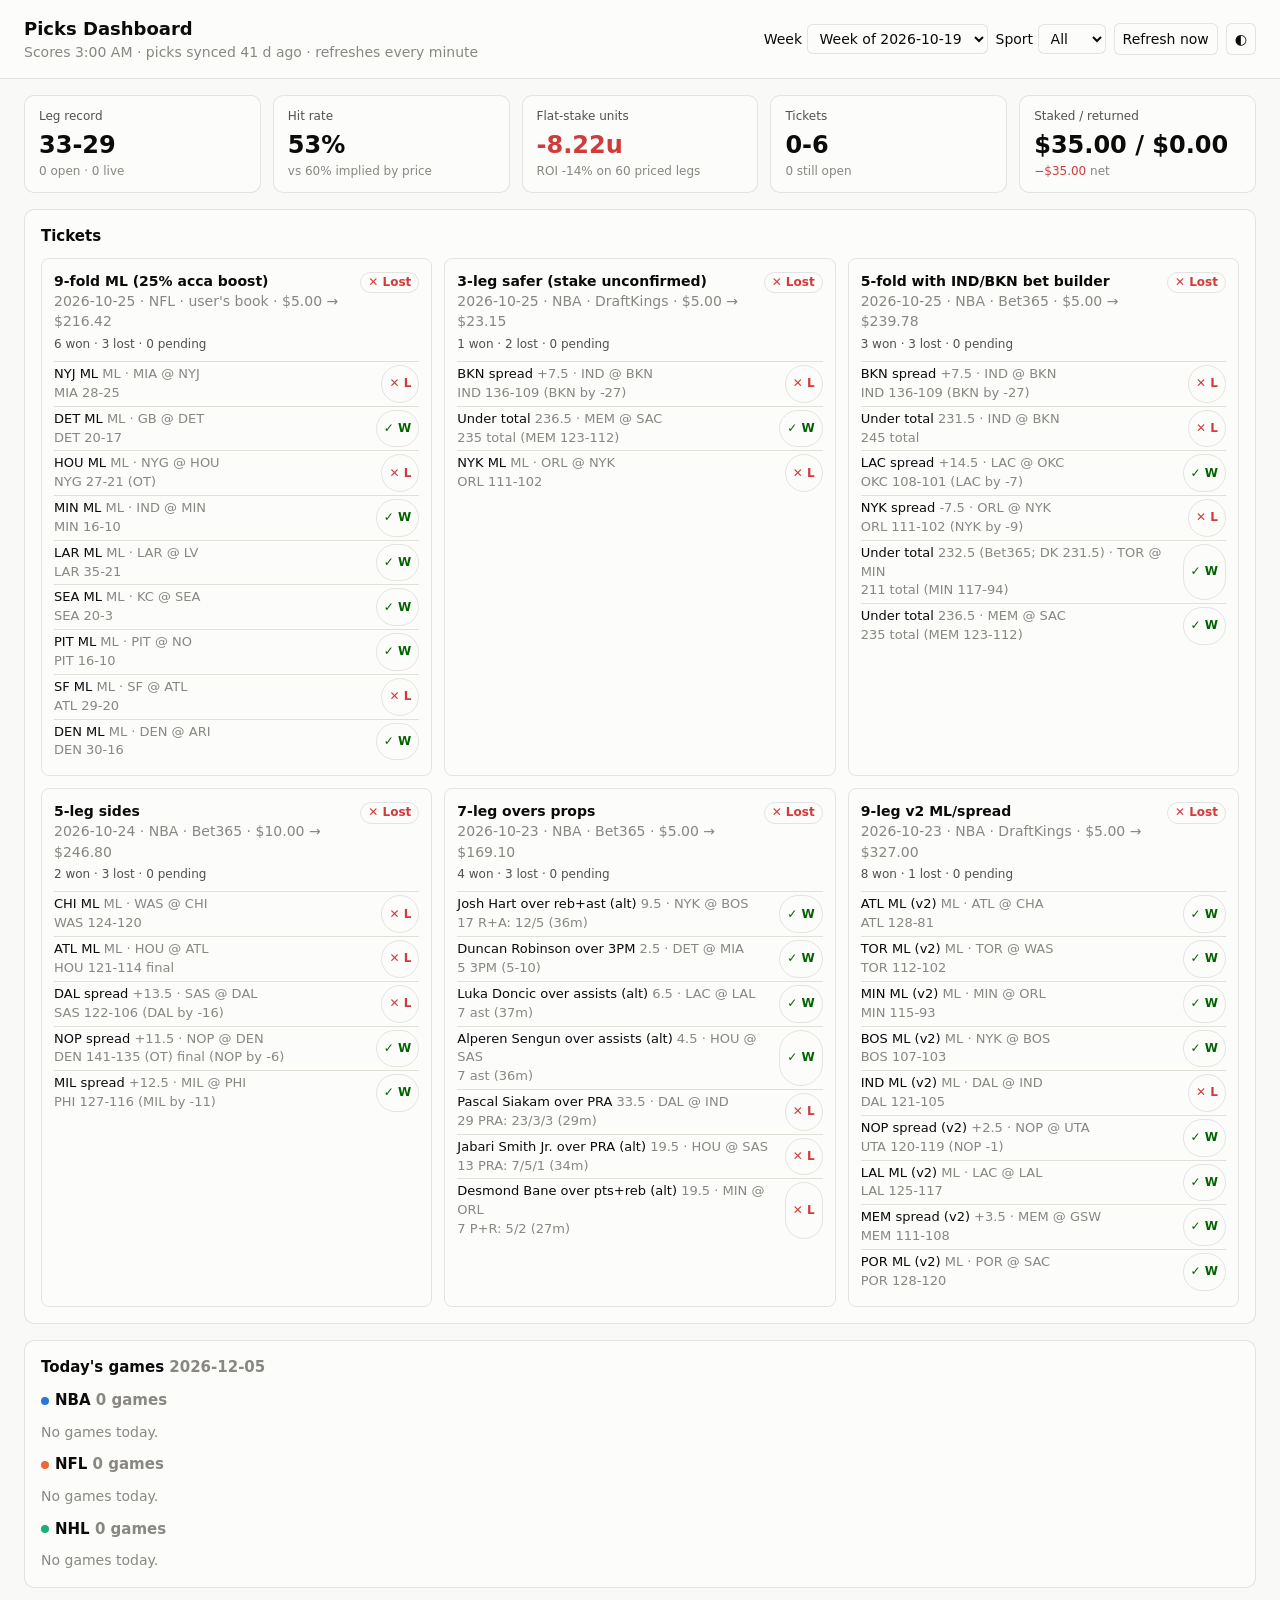
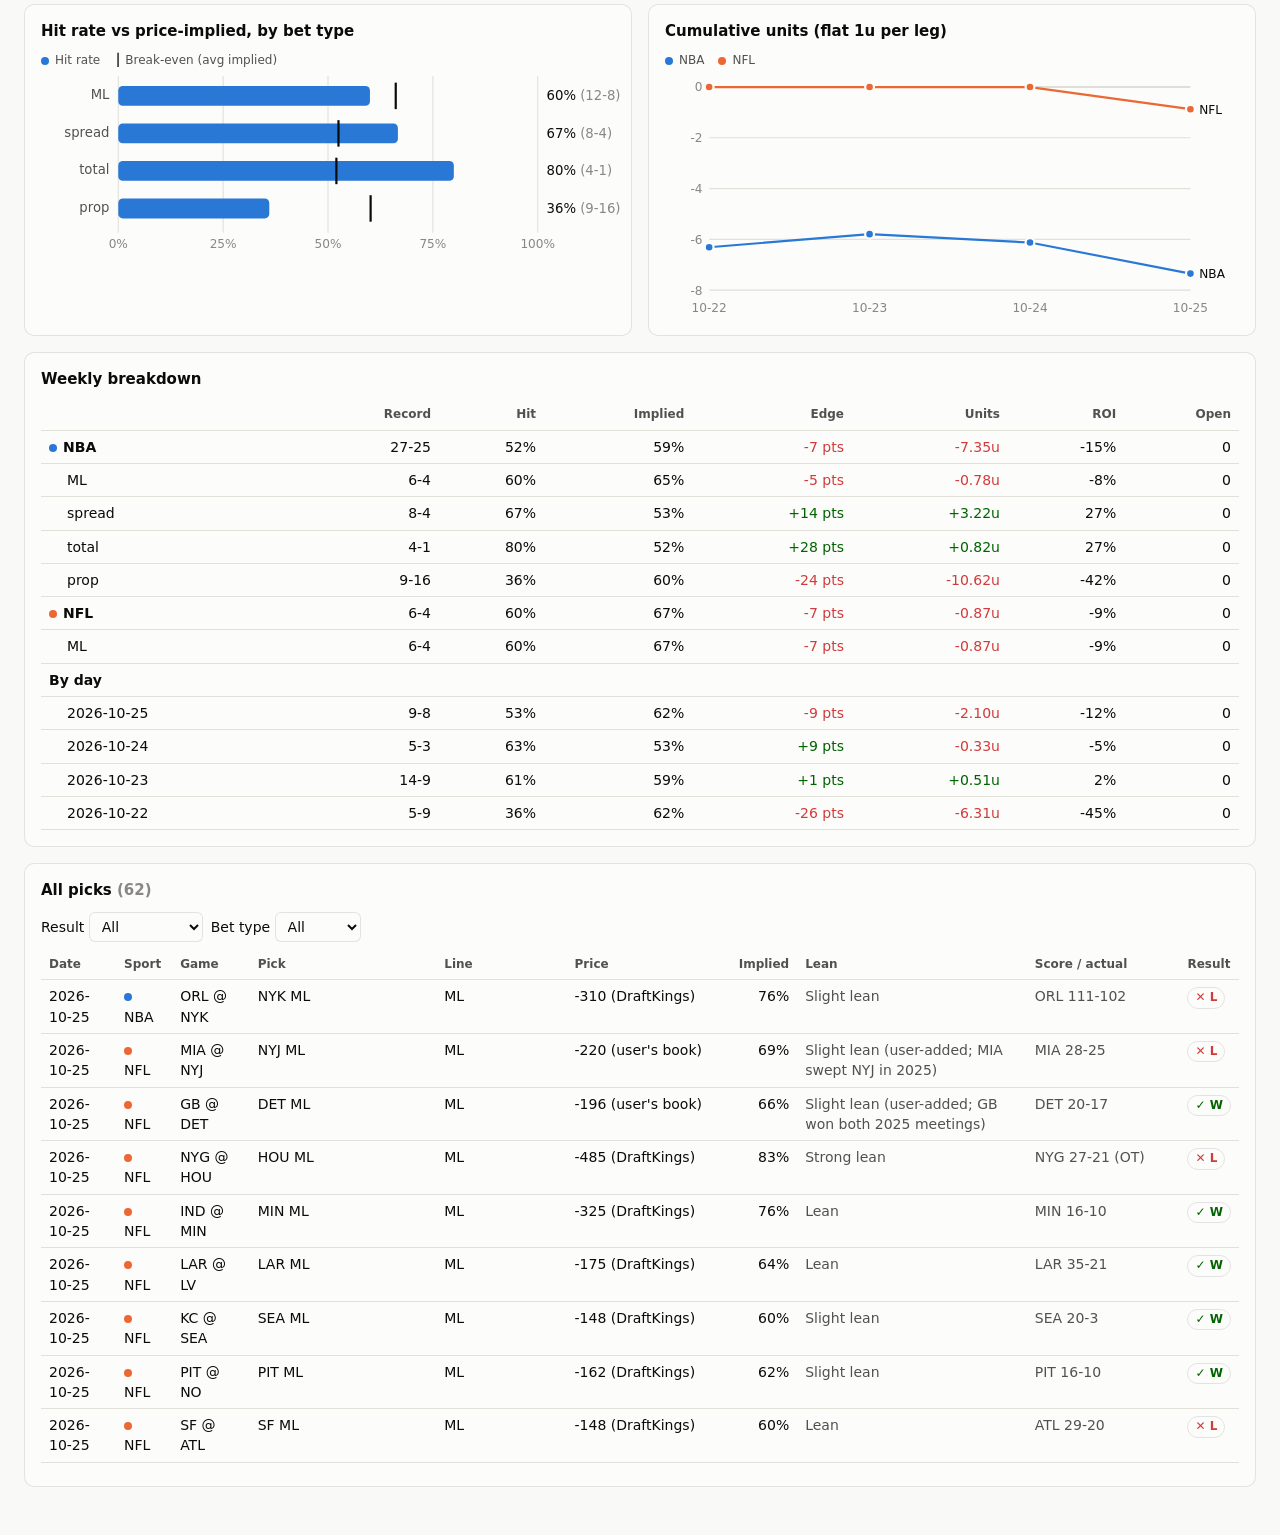
==== index.html @ 43605d06 "Update page, picks, config" ====
<!doctype html>
<html lang="en">
<head>
<meta charset="utf-8">
<meta name="viewport" content="width=device-width, initial-scale=1">
<title>Picks Dashboard</title>
<style>
:root {
  color-scheme: light;
  --page: #f9f9f7; --surface: #fcfcfb; --ink: #0b0b0b; --ink-2: #52514e; --muted: #898781;
  --grid: #e1e0d9; --axis: #c3c2b7; --border: rgba(11,11,11,0.10);
  --series-1: #2a78d6; --series-2: #eb6834; --series-3: #1baf7a;
  --good: #0ca30c; --good-text: #006300; --critical: #d03b3b; --warning: #fab219;
  --neutral: #f0efec;
}
@media (prefers-color-scheme: dark) {
  :root:not([data-theme="light"]) {
    color-scheme: dark;
    --page: #0d0d0d; --surface: #1a1a19; --ink: #f0efec; --ink-2: #c3c2b7; --muted: #898781;
    --grid: #2c2c2a; --axis: #383835; --border: rgba(255,255,255,0.10);
    --series-1: #3987e5; --series-2: #d95926; --series-3: #199e70;
    --good-text: #0ca30c; --neutral: #383835;
  }
}
:root[data-theme="dark"] {
  color-scheme: dark;
  --page: #0d0d0d; --surface: #1a1a19; --ink: #f0efec; --ink-2: #c3c2b7; --muted: #898781;
  --grid: #2c2c2a; --axis: #383835; --border: rgba(255,255,255,0.10);
  --series-1: #3987e5; --series-2: #d95926; --series-3: #199e70;
  --good-text: #0ca30c; --neutral: #383835;
}
* { box-sizing: border-box; }
body { margin: 0; background: var(--page); color: var(--ink); font: 14px/1.45 system-ui, -apple-system, "Segoe UI", sans-serif; }
header { display: flex; flex-wrap: wrap; gap: 12px; align-items: center; justify-content: space-between; padding: 16px 24px; border-bottom: 1px solid var(--border); background: var(--surface); position: sticky; top: 0; z-index: 2; }
h1 { font-size: 18px; margin: 0; }
h2 { font-size: 15px; margin: 0 0 10px; }
main { max-width: 1280px; margin: 0 auto; padding: 16px 24px 48px; display: grid; gap: 16px; }
.card { background: var(--surface); border: 1px solid var(--border); border-radius: 10px; padding: 16px; min-width: 0; }
.row { display: grid; gap: 16px; grid-template-columns: repeat(auto-fit, minmax(min(320px, 100%), 1fr)); }
.tiles { display: grid; gap: 12px; grid-template-columns: repeat(auto-fit, minmax(150px, 1fr)); }
.tile { background: var(--surface); border: 1px solid var(--border); border-radius: 10px; padding: 12px 14px; }
.tile .k { color: var(--ink-2); font-size: 12px; }
.tile .v { font-size: 24px; font-weight: 600; margin-top: 2px; }
.tile .s { color: var(--muted); font-size: 12px; }
.controls { display: flex; gap: 8px; flex-wrap: wrap; align-items: center; }
select, button { font: inherit; color: var(--ink); background: var(--surface); border: 1px solid var(--border); border-radius: 6px; padding: 5px 8px; }
button { cursor: pointer; }
.muted { color: var(--muted); }
.sec { color: var(--ink-2); }
.dot { display: inline-block; width: 8px; height: 8px; border-radius: 50%; margin-right: 6px; vertical-align: middle; }
.badge { display: inline-flex; align-items: center; gap: 4px; font-size: 12px; font-weight: 600; padding: 1px 7px; border-radius: 999px; border: 1px solid var(--border); white-space: nowrap; }
.badge.W { color: var(--good-text); } .badge.L { color: var(--critical); } .badge.P, .badge.V { color: var(--ink-2); }
.badge.live { color: var(--ink); } .badge.open { color: var(--ink-2); }
.pos { color: var(--good-text); } .neg { color: var(--critical); }
table { width: 100%; border-collapse: collapse; font-variant-numeric: tabular-nums; }
th, td { text-align: left; padding: 6px 8px; border-bottom: 1px solid var(--grid); vertical-align: top; }
th { color: var(--ink-2); font-weight: 600; font-size: 12px; position: sticky; top: 0; background: var(--surface); }
td.num, th.num { text-align: right; }
.scroll { overflow: auto; max-height: 520px; }
.tickets { display: grid; gap: 12px; grid-template-columns: repeat(auto-fill, minmax(min(330px, 100%), 1fr)); }
.ticket { border: 1px solid var(--border); border-radius: 8px; padding: 12px; }
.ticket .top { display: flex; justify-content: space-between; gap: 8px; align-items: baseline; }
.ticket ul { list-style: none; margin: 8px 0 0; padding: 0; }
.ticket li { display: flex; gap: 8px; justify-content: space-between; padding: 3px 0; border-top: 1px solid var(--grid); font-size: 13px; }
.games { display: grid; gap: 8px; grid-template-columns: repeat(auto-fill, minmax(min(220px, 100%), 1fr)); }
.game { border: 1px solid var(--border); border-radius: 8px; padding: 8px 10px; font-size: 13px; }
.game.has { border-color: var(--series-1); }
.game .sc { display: flex; justify-content: space-between; }
.chart { position: relative; }
.chart svg { display: block; width: 100%; height: auto; overflow: visible; }
.legend { display: flex; gap: 14px; flex-wrap: wrap; font-size: 12px; color: var(--ink-2); margin-bottom: 6px; }
.tip { position: fixed; pointer-events: none; background: var(--surface); border: 1px solid var(--border); border-radius: 6px; padding: 6px 8px; font-size: 12px; box-shadow: 0 2px 8px rgba(0,0,0,.15); display: none; z-index: 10; }
.err { color: var(--critical); }
@media (max-width: 600px) { header, main { padding-left: 16px; padding-right: 16px; } }
</style>
</head>
<body>
<header>
  <div>
    <h1>Picks Dashboard</h1>
    <div class="muted" id="status">Loading…</div>
  </div>
  <div class="controls">
    <label>Week <select id="week"></select></label>
    <label>Sport <select id="sport"><option value="">All</option><option>NBA</option><option>NFL</option><option>NHL</option></select></label>
    <button id="refresh">Refresh now</button>
    <button id="theme" title="Toggle light/dark">◐</button>
  </div>
</header>
<main>
  <section class="tiles" id="tiles"></section>

  <section class="card">
    <h2>Tickets</h2>
    <div class="tickets" id="tickets"></div>
  </section>

  <section class="card">
    <h2>Today's games <span class="muted" id="todayLabel"></span></h2>
    <div id="games"></div>
  </section>

  <section class="row">
    <div class="card">
      <h2>Hit rate vs price-implied, by bet type</h2>
      <div class="legend"><span><span class="dot" style="background:var(--series-1)"></span>Hit rate</span><span>┃ Break-even (avg implied)</span></div>
      <div class="chart" id="hitChart"></div>
    </div>
    <div class="card">
      <h2>Cumulative units (flat 1u per leg)</h2>
      <div class="legend" id="unitsLegend"></div>
      <div class="chart" id="unitsChart"></div>
    </div>
  </section>

  <section class="card">
    <h2>Weekly breakdown</h2>
    <div class="scroll"><table id="breakdown"></table></div>
  </section>

  <section class="card">
    <h2>All picks <span class="muted" id="pickCount"></span></h2>
    <div class="controls" style="margin-bottom:8px">
      <label>Result <select id="resFilter"><option value="">All</option><option value="open">Open / live</option><option>W</option><option>L</option><option>P</option></select></label>
      <label>Bet type <select id="mktFilter"><option value="">All</option><option>ML</option><option>spread</option><option>total</option><option>prop</option></select></label>
    </div>
    <div class="scroll"><table id="picks"></table></div>
  </section>
</main>
<div class="tip" id="tip"></div>
<script>
// ---- live engine: data.json from the vault + ESPN, graded in the browser ----
const SPORTS = { NBA: "basketball/nba", NFL: "football/nfl", NHL: "hockey/nhl" };
// Abbreviation variants -> one canonical form, applied to ESPN and vault text alike.
const ALIASES = {
  NBA: { NY: "NYK", UTAH: "UTA", WSH: "WAS", SA: "SAS", GS: "GSW", NO: "NOP", PHO: "PHX", BRK: "BKN", CHO: "CHA" },
  NFL: { WAS: "WSH", JAC: "JAX", LA: "LAR", ARZ: "ARI" },
  NHL: { LA: "LAK", NJ: "NJD", SJ: "SJS", TB: "TBL", UTAH: "UTA", VEG: "VGK", WAS: "WSH", MON: "MTL", NAS: "NSH", CLB: "CBJ" },
};
// Prop stat keyword -> box-score labels summed; "A|B" = whichever label exists.
const PROP_STATS = {
  pra: ["PTS", "REB", "AST"], "pts+reb+ast": ["PTS", "REB", "AST"], "pts+reb": ["PTS", "REB"], "pts+ast": ["PTS", "AST"],
  "reb+ast": ["REB", "AST"], points: ["PTS"], pts: ["PTS"], rebounds: ["REB"], reb: ["REB"], assists: ["AST"], ast: ["AST"],
  "3pm": ["3PT"], threes: ["3PT"], blocks: ["BLK"], steals: ["STL"], turnovers: ["TO"],
};
const NHL_PROP_STATS = { shots: ["S|SOG"], "shots on goal": ["S|SOG"], sog: ["S|SOG"], goals: ["G"], assists: ["A"], points: ["G", "A"], saves: ["SV"] };
const GAME_RE = /^\s*([A-Z0-9]+)\s*(?:@|vs\.?)\s*([A-Z0-9]+)/;
const LIVE_TTL = 55000;

const norm = (sport, a) => (ALIASES[sport] || {})[a] || a;
const todayET = () => new Intl.DateTimeFormat("en-CA", { timeZone: "America/New_York" }).format(new Date());
const shift = (d, n) => { const x = new Date(d + "T12:00:00Z"); x.setUTCDate(x.getUTCDate() + n); return x.toISOString().slice(0, 10); };
const firstFloat = (s) => { const m = String(s || "").match(/[+-]?\d+(?:\.\d+)?/); return m ? parseFloat(m[0]) : null; };

const httpCache = new Map(); // url -> { t, forever, data, inflight }
async function getJSON(url) {
  const h = httpCache.get(url);
  if (h && h.data && (h.forever || Date.now() - h.t < LIVE_TTL)) return h.data;
  if (h && h.inflight) return h.inflight;
  const p = fetch(url, { cache: "no-store" }).then((r) => { if (!r.ok) throw new Error(r.status); return r.json(); })
    .then((data) => { httpCache.set(url, { t: Date.now(), data, forever: h?.forever }); return data; })
    .catch((e) => { httpCache.set(url, { ...(h || {}), inflight: null }); if (h?.data) return h.data; throw e; });
  httpCache.set(url, { ...(h || {}), inflight: p });
  return p;
}
const pin = (url) => { const h = httpCache.get(url); if (h) h.forever = true; };

async function scoreboard(sport, date) {
  const url = `https://site.api.espn.com/apis/site/v2/sports/${SPORTS[sport]}/scoreboard?dates=${date.replace(/-/g, "")}&limit=200`;
  let data;
  try { data = await getJSON(url); } catch { return []; }
  const evs = (data.events || []).map((e) => {
    const c = e.competitions[0], st = c.status.type, teams = {};
    for (const t of c.competitors) {
      const ab = norm(sport, t.team.abbreviation);
      teams[t.homeAway] = { abbr: ab, name: t.team.shortDisplayName || ab, score: st.state !== "pre" && /^\d+$/.test(String(t.score ?? "")) ? +t.score : null };
    }
    return { id: e.id, sport, date, start: e.date, state: st.state, detail: st.shortDetail || "", completed: !!st.completed, away: teams.away, home: teams.home };
  });
  if (evs.length && evs.every((e) => e.completed) && date < todayET()) pin(url);
  return evs;
}

async function boxscore(sport, ev) {
  const url = `https://site.api.espn.com/apis/site/v2/sports/${SPORTS[sport]}/summary?event=${ev.id}`;
  let data;
  try { data = await getJSON(url); } catch { return {}; }
  if (ev.completed) pin(url);
  const players = {};
  for (const team of data?.boxscore?.players || [])
    for (const block of team.statistics || []) {
      const labels = block.labels || [];
      for (const a of block.athletes || []) {
        const key = nameKey(a.athlete.displayName).join(" ");
        const stats = players[key] || (players[key] = {});
        (a.stats || []).forEach((v, i) => { stats[labels[i]] = v; });
      }
    }
  return players;
}

function nameKey(name) {
  return name.normalize("NFKD").replace(/[̀-ͯ]/g, "").toLowerCase().replace(/[^a-z ]/g, "")
    .replace(/\b(jr|sr|ii|iii|iv)\b/g, "").split(/\s+/).filter(Boolean);
}
function findPlayer(players, key) {
  const j = key.join(" ");
  if (players[j]) return players[j];
  for (const [k, v] of Object.entries(players)) {
    const parts = k.split(" ");
    if (parts.length && key.length && parts[parts.length - 1] === key[key.length - 1] && parts[0][0] === key[0][0]) return v;
  }
  return null;
}
function statValue(stats, labels) {
  let total = 0;
  for (const lab of labels) {
    let v = null;
    for (const k of lab.split("|")) if (k in stats) { v = stats[k]; break; }
    if (v == null) return null;
    const n = parseFloat(String(v).split("-")[0]); // "5-10" made-attempted
    if (isNaN(n)) return null;
    total += n;
  }
  return total;
}

async function findEvent(sport, game, date) {
  const m = String(game).match(GAME_RE);
  if (!m || !SPORTS[sport]) return null;
  const want = [norm(sport, m[1]), norm(sport, m[2])].sort().join("|");
  // NFL slates run Thu-Mon; NBA/NHL late games stay on the ET date.
  for (let off = 0; off < (sport === "NFL" ? 3 : 1); off++)
    for (const ev of await scoreboard(sport, shift(date, off)))
      if (ev.away && ev.home && [ev.away.abbr, ev.home.abbr].sort().join("|") === want) return ev;
  return null;
}

async function grade(p) {
  const out = { event: null, status: "unmatched", auto: "", live: "", note: "" };
  const ev = await findEvent(p.sport, p.game, p.date);
  if (!ev) { out.note = "Game not found on ESPN"; return out; }
  out.event = ev;
  out.status = { pre: "scheduled", in: "live", post: "final" }[ev.state] || ev.state;
  if (ev.state === "pre" || ev.away.score == null || ev.home.score == null) return out;
  const score = { [ev.away.abbr]: ev.away.score, [ev.home.abbr]: ev.home.score };
  let res = "";
  if (p.market === "ML" || p.market === "spread") {
    const team = norm(p.sport, p.pick.split(/\s+/)[0]);
    if (!(team in score)) { out.note = `${team} not in this game`; return out; }
    const opp = Object.keys(score).find((t) => t !== team);
    let margin = score[team] - score[opp];
    if (p.market === "spread") margin += firstFloat(p.line) || 0;
    res = margin > 0 ? "W" : margin < 0 ? "L" : "P";
    out.note = `${team} ${margin >= 0 ? "+" : ""}${margin} vs the number`;
  } else if (p.market === "total") {
    const line = firstFloat(p.line), tot = ev.away.score + ev.home.score, over = /over/i.test(p.pick);
    const diff = over ? tot - line : line - tot;
    res = diff > 0 ? "W" : diff < 0 ? "L" : "P";
    out.note = `${tot} total vs ${line}`;
  } else if (p.market === "prop") {
    const m = p.pick.match(/^(.+?)\s+(over|under)\s+(.+?)(?:\s*\(.*\))?$/i);
    if (!m) { out.note = "Prop format not recognised"; return out; }
    const side = m[2].toLowerCase(), stat = m[3].toLowerCase().trim();
    const labels = (p.sport === "NHL" ? NHL_PROP_STATS : PROP_STATS)[stat];
    if (!labels) { out.note = `Stat "${stat}" not mapped`; return out; }
    const stats = findPlayer(await boxscore(p.sport, ev), nameKey(m[1]));
    if (!stats) {
      out.note = "Player not in box score (DNP?)";
      if (ev.state === "post") res = "V";
    } else {
      const val = statValue(stats, labels), line = firstFloat(p.line);
      if (val == null || line == null) out.note = "Stat missing from box score";
      else {
        const diff = side === "over" ? val - line : line - val;
        res = diff > 0 ? "W" : diff < 0 ? "L" : "P";
        out.note = `${val} vs ${line}${stats.MIN ? ` (${stats.MIN}m)` : ""}`;
      }
    }
  }
  // An over that has already cleared can't lose, so it settles while live.
  const clearedOver = res === "W" && ev.state === "in" && (p.market === "prop" || p.market === "total") && /\bover\b/i.test(p.pick);
  if (ev.state === "post" || clearedOver) out.auto = res; else out.live = res;
  return out;
}

const weekStart = (d) => { const x = new Date(d + "T12:00:00Z"); x.setUTCDate(x.getUTCDate() - ((x.getUTCDay() + 6) % 7)); return x.toISOString().slice(0, 10); };

async function buildFeed(raw) {
  const today = todayET(), recent = shift(today, -1);
  const picks = raw.picks.map((p) => ({ ...p }));
  await Promise.all(picks.map(async (p) => {
    const logged = (p.loggedResult || "").split(" ")[0].trim();
    p.provisional = /prov/.test(p.loggedResult || "");
    const needs = !logged || p.provisional || p.date >= recent;
    const g = needs ? await grade(p) : { status: "final", auto: "", live: "", note: p.loggedActual, event: null };
    const ev = g.event;
    Object.assign(p, {
      status: g.status, autoResult: g.auto, liveResult: g.live, note: g.note || p.loggedActual,
      score: ev && ev.away.score != null ? `${ev.away.abbr} ${ev.away.score} - ${ev.home.abbr} ${ev.home.score}` : "",
      detail: ev ? ev.detail : "",
    });
    if (["W", "L", "P", "V"].includes(logged)) { p.result = logged; p.source = "log"; }
    else if (g.auto) { p.result = g.auto; p.source = "auto"; }
    else { p.result = ""; p.source = ""; }
  }));
  const byRef = new Map(picks.map((p) => [`${p.date}|${p.game}|${p.pick}`, p]));

  const tickets = raw.tickets.map((t) => {
    const legs = t.legRefs.map(({ game, pick }) => {
      const p = byRef.get(`${t.date}|${game}|${pick}`);
      return p ? { game, pick, found: true, result: p.result, live: p.liveResult, status: p.status, score: p.score, detail: p.detail, note: p.note, line: p.line, price: p.price }
               : { game, pick, found: false, result: "", live: "", status: "missing", score: "", detail: "", note: "Not in Pick Log", line: "", price: "" };
    });
    const res = legs.map((l) => l.result);
    const status = t.override || (res.includes("L") ? "L" : legs.length && res.every((r) => ["W", "P", "V"].includes(r)) ? "W" : "open");
    return { ...t, legs, status, won: res.filter((r) => r === "W").length, lost: res.filter((r) => r === "L").length,
             pending: res.filter((r) => !r).length, paid: status === "W" ? t.returns : 0 };
  });

  const games = {};
  await Promise.all(Object.keys(SPORTS).map(async (s) => { games[s] = await scoreboard(s, today); }));
  const picked = new Map();
  for (const p of picks) {
    const m = p.game.match(GAME_RE);
    if (!m || p.superseded || !(p.status === "live" || p.status === "scheduled" || p.date >= recent)) continue;
    const k = p.sport + "|" + [norm(p.sport, m[1]), norm(p.sport, m[2])].sort().join("|");
    if (!picked.has(k)) picked.set(k, []);
    picked.get(k).push({ pick: p.pick, line: p.line, result: p.result, live: p.liveResult });
  }
  for (const [s, evs] of Object.entries(games))
    for (const e of evs) if (e.away && e.home) e.picks = picked.get(s + "|" + [e.away.abbr, e.home.abbr].sort().join("|")) || [];

  return {
    generated: new Date().toISOString(), exported: raw.exported, today, picks, tickets, games,
    weeks: [...new Set(picks.map((p) => weekStart(p.date)))].sort().reverse(),
  };
}

const SPORT_COLOR = { NBA: "var(--series-1)", NFL: "var(--series-2)", NHL: "var(--series-3)" };
const $ = id => document.getElementById(id);
let DATA = null;
const esc = s => String(s ?? "").replace(/[&<>"]/g, c => ({ "&": "&amp;", "<": "&lt;", ">": "&gt;", '"': "&quot;" }[c]));
const pct = v => v == null ? "–" : Math.round(v * 100) + "%";
const sgn = v => v == null ? "–" : (v > 0 ? "+" : "") + v.toFixed(2) + "u";
const money = v => "$" + (v ?? 0).toFixed(2);
const rec = g => g ? `${g.W}-${g.L}${g.P ? "-" + g.P : ""}` : "0-0";

try { const t = localStorage.getItem("theme"); if (t) document.documentElement.dataset.theme = t; } catch (e) {}
$("theme").onclick = () => {
  const dark = document.documentElement.dataset.theme ? document.documentElement.dataset.theme === "dark" : matchMedia("(prefers-color-scheme: dark)").matches;
  document.documentElement.dataset.theme = dark ? "light" : "dark";
  try { localStorage.setItem("theme", document.documentElement.dataset.theme); } catch (e) {}
};

function badge(p) {
  if (p.result) return `<span class="badge ${p.result}">${p.result === "W" ? "✓ W" : p.result === "L" ? "✕ L" : p.result}${p.source === "auto" ? " <span class='muted'>auto</span>" : ""}</span>`;
  if (p.status === "live") return `<span class="badge live">● Live${p.liveResult ? " · " + (p.liveResult === "W" ? "winning" : p.liveResult === "L" ? "losing" : "even") : ""}</span>`;
  if (p.status === "scheduled") return `<span class="badge open">Scheduled</span>`;
  return `<span class="badge open">Open</span>`;
}

function filtered() {
  const wk = $("week").value, sp = $("sport").value;
  return DATA.picks.filter(p => !p.superseded && (!sp || p.sport === sp) && (!wk || weekOf(p.date) === wk));
}
function weekOf(d) { const x = new Date(d + "T12:00:00"); const k = (x.getDay() + 6) % 7; x.setDate(x.getDate() - k); return x.toISOString().slice(0, 10); }
function tally(ps) {
  const g = { W: 0, L: 0, P: 0, open: 0, u: 0, n: 0, imp: 0, impN: 0 };
  for (const p of ps) {
    if (["W", "L", "P"].includes(p.result)) {
      g[p.result]++;
      if (p.implied != null) { g.imp += p.implied; g.impN++; }
      if (p.odds != null) { g.n++; g.u += p.result === "W" ? (p.odds > 0 ? p.odds / 100 : 100 / -p.odds) : p.result === "L" ? -1 : 0; }
    } else if (p.result !== "V") g.open++;
  }
  g.hit = g.W + g.L ? g.W / (g.W + g.L) : null; g.implied = g.impN ? g.imp / g.impN : null; g.roi = g.n ? g.u / g.n : null;
  return g;
}

function renderTiles(ps) {
  const g = tally(ps);
  const wk = $("week").value, sp = $("sport").value;
  const ts = DATA.tickets.filter(t => (!sp || t.sport === sp) && (!wk || weekOf(t.date) === wk));
  const staked = ts.reduce((a, t) => a + (t.stake || 0), 0), paid = ts.reduce((a, t) => a + (t.paid || 0), 0);
  const live = ps.filter(p => p.status === "live").length;
  $("tiles").innerHTML = [
    ["Leg record", rec(g), `${g.open} open · ${live} live`],
    ["Hit rate", pct(g.hit), `vs ${pct(g.implied)} implied by price`],
    ["Flat-stake units", `<span class="${g.u >= 0 ? "pos" : "neg"}">${sgn(g.u)}</span>`, `ROI ${g.roi == null ? "–" : (g.roi > 0 ? "+" : "") + Math.round(g.roi * 100) + "%"} on ${g.n} priced legs`],
    ["Tickets", `${ts.filter(t => t.status === "W").length}-${ts.filter(t => t.status === "L").length}`, `${ts.filter(t => t.status === "open").length} still open`],
    ["Staked / returned", `${money(staked)} / ${money(paid)}`, `<span class="${paid - staked >= 0 ? "pos" : "neg"}">${paid - staked >= 0 ? "+" : "−"}${money(Math.abs(paid - staked))}</span> net`],
  ].map(([k, v, s]) => `<div class="tile"><div class="k">${k}</div><div class="v">${v}</div><div class="s">${s}</div></div>`).join("");
}

function renderTickets() {
  const wk = $("week").value, sp = $("sport").value;
  const ts = DATA.tickets.filter(t => (!sp || t.sport === sp) && (!wk || weekOf(t.date) === wk));
  $("tickets").innerHTML = ts.length ? ts.map(t => {
    const st = t.status === "W" ? `<span class="badge W">✓ Won ${money(t.returns)}</span>` : t.status === "L" ? `<span class="badge L">✕ Lost</span>` : `<span class="badge live">● Open · ${t.pending} to go</span>`;
    return `<div class="ticket"><div class="top"><div><b>${esc(t.name)}</b><div class="muted">${t.date} · ${t.sport} · ${esc(t.book)} · ${money(t.stake)} → ${money(t.returns)}</div></div>${st}</div>
      <div class="sec" style="font-size:12px;margin-top:4px">${t.won} won · ${t.lost} lost · ${t.pending} pending</div>
      <ul>${t.legs.map(l => `<li><span>${esc(l.pick)} <span class="muted">${esc(l.line)} · ${esc(l.game)}</span><br><span class="muted">${esc(l.score || l.detail || l.note)}</span></span>${badge({ result: l.result, status: l.status, liveResult: l.live })}</li>`).join("")}</ul></div>`;
  }).join("") : `<div class="muted">No tickets in Picks/Tickets.md for this filter.</div>`;
}

function renderGames() {
  $("todayLabel").textContent = DATA.today;
  const sp = $("sport").value;
  $("games").innerHTML = Object.entries(DATA.games).filter(([s]) => !sp || s === sp).map(([s, evs]) => `
    <h2 style="margin-top:12px"><span class="dot" style="background:${SPORT_COLOR[s]}"></span>${s} <span class="muted">${evs.length} game${evs.length === 1 ? "" : "s"}</span></h2>
    ${evs.length ? `<div class="games">${evs.map(e => `<div class="game ${e.picks && e.picks.length ? "has" : ""}">
      <div class="sc"><span>${esc(e.away?.abbr)}</span><b>${e.away?.score ?? ""}</b></div>
      <div class="sc"><span>@ ${esc(e.home?.abbr)}</span><b>${e.home?.score ?? ""}</b></div>
      <div class="muted">${esc(e.detail)}</div>
      ${(e.picks || []).map(p => `<div style="margin-top:4px">${esc(p.pick)} <span class="muted">${esc(p.line)}</span> ${badge({ result: p.result, status: e.state === "in" ? "live" : e.state === "pre" ? "scheduled" : "", liveResult: p.live })}</div>`).join("")}
    </div>`).join("")}</div>` : `<div class="muted">No games today.</div>`}`).join("");
}

const tip = $("tip");
function showTip(ev, html) { tip.innerHTML = html; tip.style.display = "block"; tip.style.left = Math.min(ev.clientX + 12, innerWidth - 220) + "px"; tip.style.top = ev.clientY + 12 + "px"; }
function hideTip() { tip.style.display = "none"; }

function renderHitChart(ps) {
  const mk = ["ML", "spread", "total", "prop"].map(m => ({ m, g: tally(ps.filter(p => p.market === m)) })).filter(x => x.g.W + x.g.L);
  const W = 520, rowH = 34, left = 70, right = 70, H = mk.length * rowH + 24;
  const x = v => left + v * (W - left - right);
  let s = `<svg viewBox="0 0 ${W} ${H}" role="img" aria-label="Hit rate by bet type">`;
  for (const t of [0, .25, .5, .75, 1]) s += `<line x1="${x(t)}" x2="${x(t)}" y1="0" y2="${H - 18}" stroke="var(--grid)"/><text x="${x(t)}" y="${H - 4}" font-size="11" fill="var(--muted)" text-anchor="middle">${t * 100}%</text>`;
  mk.forEach(({ m, g }, i) => {
    const y = i * rowH + 6, bw = Math.max(2, x(g.hit) - left);
    s += `<text x="${left - 8}" y="${y + 15}" font-size="12" fill="var(--ink-2)" text-anchor="end">${m}</text>`;
    s += `<rect class="hb" data-i="${i}" x="${left}" y="${y + 3}" width="${bw}" height="18" rx="4" fill="var(--series-1)"/>`;
    if (g.implied != null) s += `<line x1="${x(g.implied)}" x2="${x(g.implied)}" y1="${y}" y2="${y + 24}" stroke="var(--ink)" stroke-width="2"/>`;
    s += `<text x="${W - right + 8}" y="${y + 16}" font-size="12" fill="var(--ink)">${pct(g.hit)} <tspan fill="var(--muted)">(${g.W}-${g.L})</tspan></text>`;
    s += `<rect class="hit" data-i="${i}" x="0" y="${y}" width="${W}" height="${rowH}" fill="transparent"/>`;
  });
  $("hitChart").innerHTML = mk.length ? s + "</svg>" : `<div class="muted">No graded legs yet.</div>`;
  $("hitChart").querySelectorAll(".hit").forEach(r => {
    const { m, g } = mk[r.dataset.i];
    r.onmousemove = e => showTip(e, `<b>${m}</b><br>${rec(g)} · hit ${pct(g.hit)}<br>Avg implied ${pct(g.implied)}<br>Units ${sgn(g.u)} (ROI ${g.roi == null ? "–" : Math.round(g.roi * 100) + "%"})`);
    r.onmouseleave = hideTip;
  });
}

function renderUnitsChart(ps) {
  const sports = ["NBA", "NFL", "NHL"].filter(s => ps.some(p => p.sport === s && p.odds != null && ["W", "L", "P"].includes(p.result)));
  const dates = [...new Set(ps.filter(p => ["W", "L", "P"].includes(p.result)).map(p => p.date))].sort();
  $("unitsLegend").innerHTML = sports.map(s => `<span><span class="dot" style="background:${SPORT_COLOR[s]}"></span>${s}</span>`).join("");
  if (!dates.length) { $("unitsChart").innerHTML = `<div class="muted">No graded legs yet.</div>`; return; }
  const series = sports.map(s => { let c = 0; return { s, pts: dates.map(d => { for (const p of ps) if (p.sport === s && p.date === d && p.odds != null) { if (p.result === "W") c += p.odds > 0 ? p.odds / 100 : 100 / -p.odds; else if (p.result === "L") c -= 1; } return c; }) }; });
  const all = series.flatMap(x => x.pts).concat([0]);
  const lo = Math.floor(Math.min(...all)), hi = Math.ceil(Math.max(...all));
  const W = 520, H = 220, l = 40, r = 44, t = 10, b = 26;
  const X = i => dates.length === 1 ? (l + W - r) / 2 : l + i * (W - l - r) / (dates.length - 1);
  const Y = v => t + (hi - v) * (H - t - b) / ((hi - lo) || 1);
  let s = `<svg viewBox="0 0 ${W} ${H}" role="img" aria-label="Cumulative units by sport">`;
  const step = Math.max(1, Math.ceil((hi - lo) / 5));
  for (let v = lo; v <= hi; v += step) s += `<line x1="${l}" x2="${W - r}" y1="${Y(v)}" y2="${Y(v)}" stroke="${v === 0 ? "var(--axis)" : "var(--grid)"}"/><text x="${l - 6}" y="${Y(v) + 4}" font-size="11" fill="var(--muted)" text-anchor="end">${v}</text>`;
  dates.forEach((d, i) => s += `<text x="${X(i)}" y="${H - 6}" font-size="11" fill="var(--muted)" text-anchor="middle">${d.slice(5)}</text>`);
  for (const se of series) {
    s += `<polyline fill="none" stroke="${SPORT_COLOR[se.s]}" stroke-width="2" points="${se.pts.map((v, i) => X(i) + "," + Y(v)).join(" ")}"/>`;
    se.pts.forEach((v, i) => s += `<circle cx="${X(i)}" cy="${Y(v)}" r="4" fill="${SPORT_COLOR[se.s]}" stroke="var(--surface)" stroke-width="2"/>`);
    const last = se.pts[se.pts.length - 1];
    s += `<text x="${X(dates.length - 1) + 8}" y="${Y(last) + 4}" font-size="11" fill="var(--ink)">${se.s}</text>`;
  }
  s += `<line id="cross" x1="0" x2="0" y1="${t}" y2="${H - b}" stroke="var(--axis)" visibility="hidden"/>`;
  s += `<rect id="uhit" x="${l}" y="0" width="${W - l - r}" height="${H}" fill="transparent"/></svg>`;
  $("unitsChart").innerHTML = s;
  const svg = $("unitsChart").querySelector("svg"), cross = svg.querySelector("#cross");
  svg.querySelector("#uhit").onmousemove = e => {
    const pt = svg.createSVGPoint(); pt.x = e.clientX; pt.y = e.clientY;
    const lx = pt.matrixTransform(svg.getScreenCTM().inverse()).x;
    let i = dates.length === 1 ? 0 : Math.round((lx - l) / ((W - l - r) / (dates.length - 1)));
    i = Math.max(0, Math.min(dates.length - 1, i));
    cross.setAttribute("x1", X(i)); cross.setAttribute("x2", X(i)); cross.setAttribute("visibility", "visible");
    showTip(e, `<b>${dates[i]}</b><br>` + series.map(se => `${se.s}: ${sgn(se.pts[i])}`).join("<br>"));
  };
  svg.querySelector("#uhit").onmouseleave = () => { cross.setAttribute("visibility", "hidden"); hideTip(); };
}

function renderBreakdown(ps) {
  const rows = [];
  for (const s of ["NBA", "NFL", "NHL"]) {
    const sp = ps.filter(p => p.sport === s); if (!sp.length) continue;
    rows.push({ label: `<b><span class="dot" style="background:${SPORT_COLOR[s]}"></span>${s}</b>`, g: tally(sp) });
    for (const m of ["ML", "spread", "total", "prop"]) { const mp = sp.filter(p => p.market === m); if (mp.length) rows.push({ label: `<span style="padding-left:18px">${m}</span>`, g: tally(mp) }); }
  }
  const days = [...new Set(ps.map(p => p.date))].sort().reverse();
  rows.push({ label: `<b>By day</b>`, g: null });
  for (const d of days) rows.push({ label: `<span style="padding-left:18px">${d}</span>`, g: tally(ps.filter(p => p.date === d)) });
  $("breakdown").innerHTML = `<tr><th></th><th class="num">Record</th><th class="num">Hit</th><th class="num">Implied</th><th class="num">Edge</th><th class="num">Units</th><th class="num">ROI</th><th class="num">Open</th></tr>` +
    rows.map(({ label, g }) => g ? `<tr><td>${label}</td><td class="num">${rec(g)}</td><td class="num">${pct(g.hit)}</td><td class="num">${pct(g.implied)}</td>
      <td class="num ${g.hit != null && g.implied != null ? (g.hit >= g.implied ? "pos" : "neg") : ""}">${g.hit != null && g.implied != null ? ((g.hit - g.implied) * 100 > 0 ? "+" : "") + Math.round((g.hit - g.implied) * 100) + " pts" : "–"}</td>
      <td class="num ${g.u >= 0 ? "pos" : "neg"}">${g.n ? sgn(g.u) : "–"}</td><td class="num">${g.roi == null ? "–" : Math.round(g.roi * 100) + "%"}</td><td class="num">${g.open}</td></tr>`
      : `<tr><td colspan="8">${label}</td></tr>`).join("");
}

function renderPicks(ps) {
  const rf = $("resFilter").value, mf = $("mktFilter").value;
  const list = ps.filter(p => (!mf || p.market === mf) && (!rf || (rf === "open" ? !p.result : p.result === rf)))
    .sort((a, b) => b.date.localeCompare(a.date) || (a.result ? 1 : 0) - (b.result ? 1 : 0));
  $("pickCount").textContent = `(${list.length})`;
  $("picks").innerHTML = `<tr><th>Date</th><th>Sport</th><th>Game</th><th>Pick</th><th>Line</th><th>Price</th><th class="num">Implied</th><th>Lean</th><th>Score / actual</th><th>Result</th></tr>` +
    list.map(p => `<tr><td>${p.date}</td><td><span class="dot" style="background:${SPORT_COLOR[p.sport] || "var(--muted)"}"></span>${p.sport}</td><td>${esc(p.game)}</td><td>${esc(p.pick)}</td><td>${esc(p.line)}</td><td>${esc(p.price)}</td>
      <td class="num">${pct(p.implied)}</td><td class="sec">${esc(p.final)}</td><td class="sec">${esc(p.loggedActual || p.note || p.score)}${p.status === "live" ? `<br><span class="muted">${esc(p.score)} · ${esc(p.detail)}</span>` : ""}</td><td>${badge(p)}</td></tr>`).join("");
}

function renderAll() {
  if (!DATA) return;
  const ps = filtered();
  renderTiles(ps); renderTickets(); renderGames(); renderHitChart(ps); renderUnitsChart(ps); renderBreakdown(ps); renderPicks(ps);
}

function fillWeeks() {
  const cur = $("week").value;
  $("week").innerHTML = `<option value="">All time</option>` + DATA.weeks.map(w => `<option value="${w}">Week of ${w}</option>`).join("");
  $("week").value = cur && DATA.weeks.includes(cur) ? cur : (DATA.weeks.includes(weekOf(DATA.today)) ? weekOf(DATA.today) : (DATA.weeks[0] || ""));
}

let first = true, RAW = null;
const ago = (iso) => { const m = Math.round((Date.now() - new Date(iso)) / 60000); return m < 1 ? "just now" : m < 60 ? m + " min ago" : m < 1440 ? Math.round(m / 60) + " h ago" : Math.round(m / 1440) + " d ago"; };
async function load() {
  let picksErr = "";
  try {
    const r = await fetch("data.json?t=" + Date.now(), { cache: "no-store" });
    if (!r.ok) throw new Error("data.json returned " + r.status);
    RAW = await r.json();
  } catch (e) { picksErr = e.message; }
  if (!RAW) { $("status").innerHTML = `<span class="err">Couldn't load the picks file (${esc(picksErr)}). Retrying in a minute.</span>`; return; }
  try {
    DATA = await buildFeed(RAW);
    if (first) { fillWeeks(); first = false; } else { const w = $("week").value; fillWeeks(); $("week").value = w; }
    renderAll();
    const live = DATA.picks.filter(p => p.status === "live").length;
    $("status").innerHTML = `Scores ${new Date().toLocaleTimeString([], { hour: "numeric", minute: "2-digit" })} · picks synced ${ago(RAW.exported)}${picksErr ? " (offline copy)" : ""} · ${live ? `<b>${live} live leg${live > 1 ? "s" : ""}</b> · ` : ""}refreshes every minute`;
  } catch (e) {
    $("status").innerHTML = `<span class="err">Live scores failed to load (${esc(e.message)}). Retrying in a minute.</span>`;
  }
}
["week", "sport", "resFilter", "mktFilter"].forEach(id => $(id).onchange = renderAll);
$("refresh").onclick = load;
load();
setInterval(load, 60000);
</script>
</body>
</html>
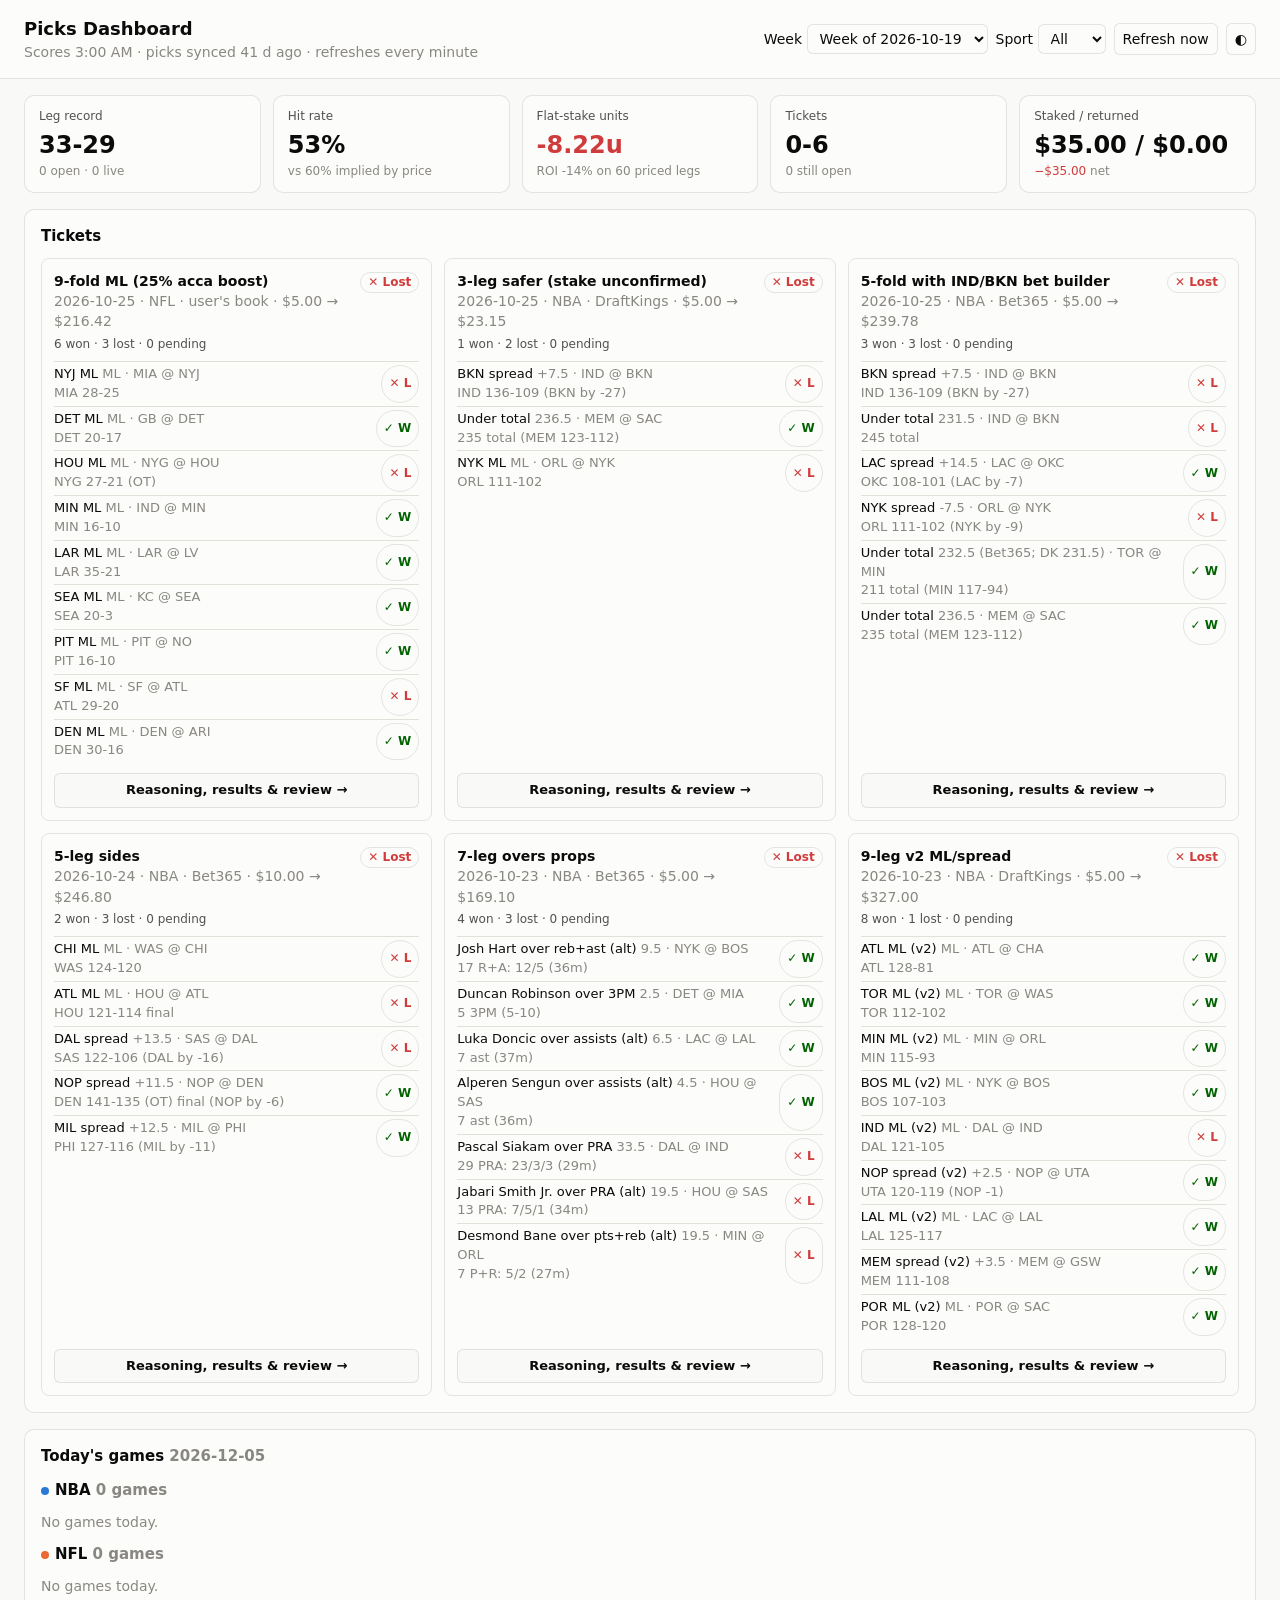
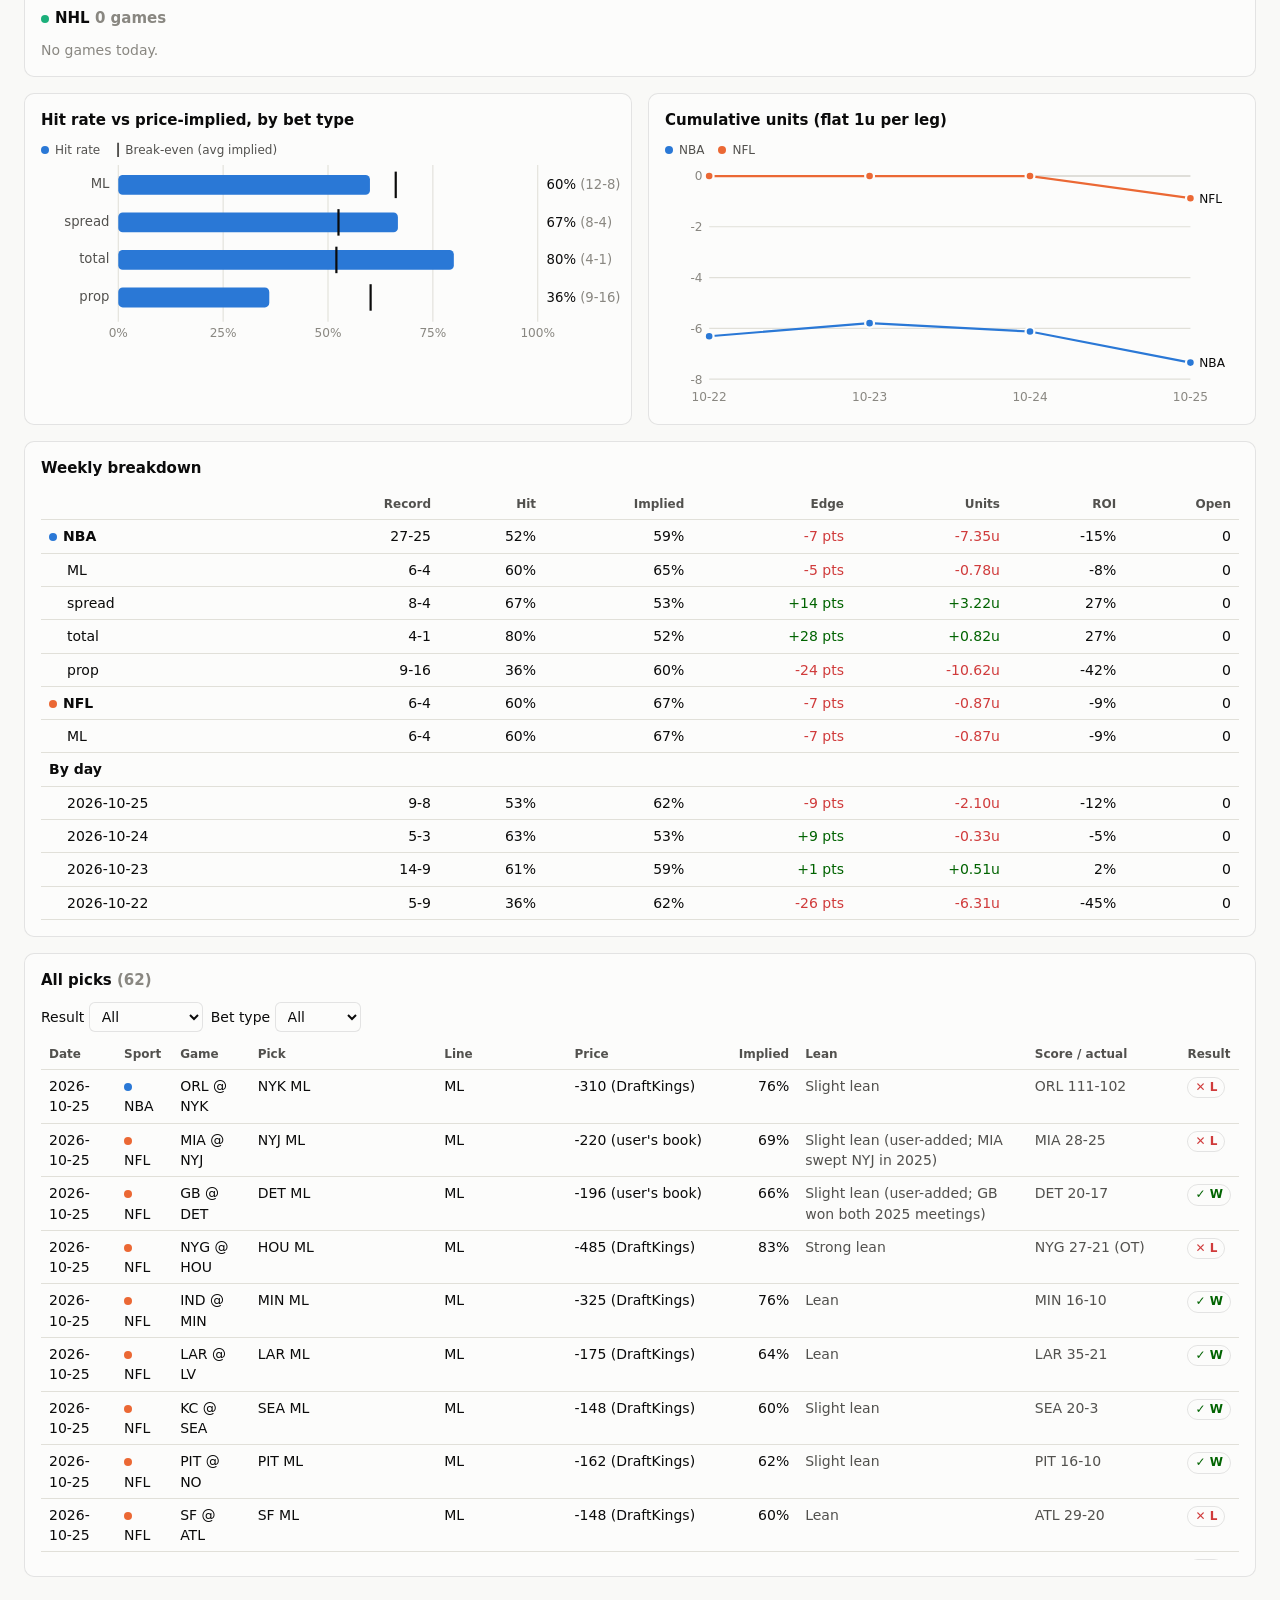
==== commit 92ccb30d: "Update page, picks" ====
--- a/index.html
+++ b/index.html
@@ -61,6 +61,11 @@
 .ticket { border: 1px solid var(--border); border-radius: 8px; padding: 12px; }
 .ticket .top { display: flex; justify-content: space-between; gap: 8px; align-items: baseline; }
 .ticket ul { list-style: none; margin: 8px 0 0; padding: 0; }
+.ticket { display: flex; flex-direction: column; }
+.ticket ul { flex: 1; }
+.more { display: inline-flex; align-items: center; justify-content: center; gap: 6px; margin-top: 10px; padding: 7px 12px; border: 1px solid var(--border); border-radius: 6px; color: var(--ink); text-decoration: none; font-weight: 600; font-size: 13px; background: var(--page); }
+.more:hover { border-color: var(--series-1); }
+.more:focus-visible { outline: 2px solid var(--series-1); outline-offset: 2px; }
 .ticket li { display: flex; gap: 8px; justify-content: space-between; padding: 3px 0; border-top: 1px solid var(--grid); font-size: 13px; }
 .games { display: grid; gap: 8px; grid-template-columns: repeat(auto-fill, minmax(min(220px, 100%), 1fr)); }
 .game { border: 1px solid var(--border); border-radius: 8px; padding: 8px 10px; font-size: 13px; }
@@ -128,215 +133,8 @@
   </section>
 </main>
 <div class="tip" id="tip"></div>
+<script src="engine.js"></script>
 <script>
-// ---- live engine: data.json from the vault + ESPN, graded in the browser ----
-const SPORTS = { NBA: "basketball/nba", NFL: "football/nfl", NHL: "hockey/nhl" };
-// Abbreviation variants -> one canonical form, applied to ESPN and vault text alike.
-const ALIASES = {
-  NBA: { NY: "NYK", UTAH: "UTA", WSH: "WAS", SA: "SAS", GS: "GSW", NO: "NOP", PHO: "PHX", BRK: "BKN", CHO: "CHA" },
-  NFL: { WAS: "WSH", JAC: "JAX", LA: "LAR", ARZ: "ARI" },
-  NHL: { LA: "LAK", NJ: "NJD", SJ: "SJS", TB: "TBL", UTAH: "UTA", VEG: "VGK", WAS: "WSH", MON: "MTL", NAS: "NSH", CLB: "CBJ" },
-};
-// Prop stat keyword -> box-score labels summed; "A|B" = whichever label exists.
-const PROP_STATS = {
-  pra: ["PTS", "REB", "AST"], "pts+reb+ast": ["PTS", "REB", "AST"], "pts+reb": ["PTS", "REB"], "pts+ast": ["PTS", "AST"],
-  "reb+ast": ["REB", "AST"], points: ["PTS"], pts: ["PTS"], rebounds: ["REB"], reb: ["REB"], assists: ["AST"], ast: ["AST"],
-  "3pm": ["3PT"], threes: ["3PT"], blocks: ["BLK"], steals: ["STL"], turnovers: ["TO"],
-};
-const NHL_PROP_STATS = { shots: ["S|SOG"], "shots on goal": ["S|SOG"], sog: ["S|SOG"], goals: ["G"], assists: ["A"], points: ["G", "A"], saves: ["SV"] };
-const GAME_RE = /^\s*([A-Z0-9]+)\s*(?:@|vs\.?)\s*([A-Z0-9]+)/;
-const LIVE_TTL = 55000;
-
-const norm = (sport, a) => (ALIASES[sport] || {})[a] || a;
-const todayET = () => new Intl.DateTimeFormat("en-CA", { timeZone: "America/New_York" }).format(new Date());
-const shift = (d, n) => { const x = new Date(d + "T12:00:00Z"); x.setUTCDate(x.getUTCDate() + n); return x.toISOString().slice(0, 10); };
-const firstFloat = (s) => { const m = String(s || "").match(/[+-]?\d+(?:\.\d+)?/); return m ? parseFloat(m[0]) : null; };
-
-const httpCache = new Map(); // url -> { t, forever, data, inflight }
-async function getJSON(url) {
-  const h = httpCache.get(url);
-  if (h && h.data && (h.forever || Date.now() - h.t < LIVE_TTL)) return h.data;
-  if (h && h.inflight) return h.inflight;
-  const p = fetch(url, { cache: "no-store" }).then((r) => { if (!r.ok) throw new Error(r.status); return r.json(); })
-    .then((data) => { httpCache.set(url, { t: Date.now(), data, forever: h?.forever }); return data; })
-    .catch((e) => { httpCache.set(url, { ...(h || {}), inflight: null }); if (h?.data) return h.data; throw e; });
-  httpCache.set(url, { ...(h || {}), inflight: p });
-  return p;
-}
-const pin = (url) => { const h = httpCache.get(url); if (h) h.forever = true; };
-
-async function scoreboard(sport, date) {
-  const url = `https://site.api.espn.com/apis/site/v2/sports/${SPORTS[sport]}/scoreboard?dates=${date.replace(/-/g, "")}&limit=200`;
-  let data;
-  try { data = await getJSON(url); } catch { return []; }
-  const evs = (data.events || []).map((e) => {
-    const c = e.competitions[0], st = c.status.type, teams = {};
-    for (const t of c.competitors) {
-      const ab = norm(sport, t.team.abbreviation);
-      teams[t.homeAway] = { abbr: ab, name: t.team.shortDisplayName || ab, score: st.state !== "pre" && /^\d+$/.test(String(t.score ?? "")) ? +t.score : null };
-    }
-    return { id: e.id, sport, date, start: e.date, state: st.state, detail: st.shortDetail || "", completed: !!st.completed, away: teams.away, home: teams.home };
-  });
-  if (evs.length && evs.every((e) => e.completed) && date < todayET()) pin(url);
-  return evs;
-}
-
-async function boxscore(sport, ev) {
-  const url = `https://site.api.espn.com/apis/site/v2/sports/${SPORTS[sport]}/summary?event=${ev.id}`;
-  let data;
-  try { data = await getJSON(url); } catch { return {}; }
-  if (ev.completed) pin(url);
-  const players = {};
-  for (const team of data?.boxscore?.players || [])
-    for (const block of team.statistics || []) {
-      const labels = block.labels || [];
-      for (const a of block.athletes || []) {
-        const key = nameKey(a.athlete.displayName).join(" ");
-        const stats = players[key] || (players[key] = {});
-        (a.stats || []).forEach((v, i) => { stats[labels[i]] = v; });
-      }
-    }
-  return players;
-}
-
-function nameKey(name) {
-  return name.normalize("NFKD").replace(/[̀-ͯ]/g, "").toLowerCase().replace(/[^a-z ]/g, "")
-    .replace(/\b(jr|sr|ii|iii|iv)\b/g, "").split(/\s+/).filter(Boolean);
-}
-function findPlayer(players, key) {
-  const j = key.join(" ");
-  if (players[j]) return players[j];
-  for (const [k, v] of Object.entries(players)) {
-    const parts = k.split(" ");
-    if (parts.length && key.length && parts[parts.length - 1] === key[key.length - 1] && parts[0][0] === key[0][0]) return v;
-  }
-  return null;
-}
-function statValue(stats, labels) {
-  let total = 0;
-  for (const lab of labels) {
-    let v = null;
-    for (const k of lab.split("|")) if (k in stats) { v = stats[k]; break; }
-    if (v == null) return null;
-    const n = parseFloat(String(v).split("-")[0]); // "5-10" made-attempted
-    if (isNaN(n)) return null;
-    total += n;
-  }
-  return total;
-}
-
-async function findEvent(sport, game, date) {
-  const m = String(game).match(GAME_RE);
-  if (!m || !SPORTS[sport]) return null;
-  const want = [norm(sport, m[1]), norm(sport, m[2])].sort().join("|");
-  // NFL slates run Thu-Mon; NBA/NHL late games stay on the ET date.
-  for (let off = 0; off < (sport === "NFL" ? 3 : 1); off++)
-    for (const ev of await scoreboard(sport, shift(date, off)))
-      if (ev.away && ev.home && [ev.away.abbr, ev.home.abbr].sort().join("|") === want) return ev;
-  return null;
-}
-
-async function grade(p) {
-  const out = { event: null, status: "unmatched", auto: "", live: "", note: "" };
-  const ev = await findEvent(p.sport, p.game, p.date);
-  if (!ev) { out.note = "Game not found on ESPN"; return out; }
-  out.event = ev;
-  out.status = { pre: "scheduled", in: "live", post: "final" }[ev.state] || ev.state;
-  if (ev.state === "pre" || ev.away.score == null || ev.home.score == null) return out;
-  const score = { [ev.away.abbr]: ev.away.score, [ev.home.abbr]: ev.home.score };
-  let res = "";
-  if (p.market === "ML" || p.market === "spread") {
-    const team = norm(p.sport, p.pick.split(/\s+/)[0]);
-    if (!(team in score)) { out.note = `${team} not in this game`; return out; }
-    const opp = Object.keys(score).find((t) => t !== team);
-    let margin = score[team] - score[opp];
-    if (p.market === "spread") margin += firstFloat(p.line) || 0;
-    res = margin > 0 ? "W" : margin < 0 ? "L" : "P";
-    out.note = `${team} ${margin >= 0 ? "+" : ""}${margin} vs the number`;
-  } else if (p.market === "total") {
-    const line = firstFloat(p.line), tot = ev.away.score + ev.home.score, over = /over/i.test(p.pick);
-    const diff = over ? tot - line : line - tot;
-    res = diff > 0 ? "W" : diff < 0 ? "L" : "P";
-    out.note = `${tot} total vs ${line}`;
-  } else if (p.market === "prop") {
-    const m = p.pick.match(/^(.+?)\s+(over|under)\s+(.+?)(?:\s*\(.*\))?$/i);
-    if (!m) { out.note = "Prop format not recognised"; return out; }
-    const side = m[2].toLowerCase(), stat = m[3].toLowerCase().trim();
-    const labels = (p.sport === "NHL" ? NHL_PROP_STATS : PROP_STATS)[stat];
-    if (!labels) { out.note = `Stat "${stat}" not mapped`; return out; }
-    const stats = findPlayer(await boxscore(p.sport, ev), nameKey(m[1]));
-    if (!stats) {
-      out.note = "Player not in box score (DNP?)";
-      if (ev.state === "post") res = "V";
-    } else {
-      const val = statValue(stats, labels), line = firstFloat(p.line);
-      if (val == null || line == null) out.note = "Stat missing from box score";
-      else {
-        const diff = side === "over" ? val - line : line - val;
-        res = diff > 0 ? "W" : diff < 0 ? "L" : "P";
-        out.note = `${val} vs ${line}${stats.MIN ? ` (${stats.MIN}m)` : ""}`;
-      }
-    }
-  }
-  // An over that has already cleared can't lose, so it settles while live.
-  const clearedOver = res === "W" && ev.state === "in" && (p.market === "prop" || p.market === "total") && /\bover\b/i.test(p.pick);
-  if (ev.state === "post" || clearedOver) out.auto = res; else out.live = res;
-  return out;
-}
-
-const weekStart = (d) => { const x = new Date(d + "T12:00:00Z"); x.setUTCDate(x.getUTCDate() - ((x.getUTCDay() + 6) % 7)); return x.toISOString().slice(0, 10); };
-
-async function buildFeed(raw) {
-  const today = todayET(), recent = shift(today, -1);
-  const picks = raw.picks.map((p) => ({ ...p }));
-  await Promise.all(picks.map(async (p) => {
-    const logged = (p.loggedResult || "").split(" ")[0].trim();
-    p.provisional = /prov/.test(p.loggedResult || "");
-    const needs = !logged || p.provisional || p.date >= recent;
-    const g = needs ? await grade(p) : { status: "final", auto: "", live: "", note: p.loggedActual, event: null };
-    const ev = g.event;
-    Object.assign(p, {
-      status: g.status, autoResult: g.auto, liveResult: g.live, note: g.note || p.loggedActual,
-      score: ev && ev.away.score != null ? `${ev.away.abbr} ${ev.away.score} - ${ev.home.abbr} ${ev.home.score}` : "",
-      detail: ev ? ev.detail : "",
-    });
-    if (["W", "L", "P", "V"].includes(logged)) { p.result = logged; p.source = "log"; }
-    else if (g.auto) { p.result = g.auto; p.source = "auto"; }
-    else { p.result = ""; p.source = ""; }
-  }));
-  const byRef = new Map(picks.map((p) => [`${p.date}|${p.game}|${p.pick}`, p]));
-
-  const tickets = raw.tickets.map((t) => {
-    const legs = t.legRefs.map(({ game, pick }) => {
-      const p = byRef.get(`${t.date}|${game}|${pick}`);
-      return p ? { game, pick, found: true, result: p.result, live: p.liveResult, status: p.status, score: p.score, detail: p.detail, note: p.note, line: p.line, price: p.price }
-               : { game, pick, found: false, result: "", live: "", status: "missing", score: "", detail: "", note: "Not in Pick Log", line: "", price: "" };
-    });
-    const res = legs.map((l) => l.result);
-    const status = t.override || (res.includes("L") ? "L" : legs.length && res.every((r) => ["W", "P", "V"].includes(r)) ? "W" : "open");
-    return { ...t, legs, status, won: res.filter((r) => r === "W").length, lost: res.filter((r) => r === "L").length,
-             pending: res.filter((r) => !r).length, paid: status === "W" ? t.returns : 0 };
-  });
-
-  const games = {};
-  await Promise.all(Object.keys(SPORTS).map(async (s) => { games[s] = await scoreboard(s, today); }));
-  const picked = new Map();
-  for (const p of picks) {
-    const m = p.game.match(GAME_RE);
-    if (!m || p.superseded || !(p.status === "live" || p.status === "scheduled" || p.date >= recent)) continue;
-    const k = p.sport + "|" + [norm(p.sport, m[1]), norm(p.sport, m[2])].sort().join("|");
-    if (!picked.has(k)) picked.set(k, []);
-    picked.get(k).push({ pick: p.pick, line: p.line, result: p.result, live: p.liveResult });
-  }
-  for (const [s, evs] of Object.entries(games))
-    for (const e of evs) if (e.away && e.home) e.picks = picked.get(s + "|" + [e.away.abbr, e.home.abbr].sort().join("|")) || [];
-
-  return {
-    generated: new Date().toISOString(), exported: raw.exported, today, picks, tickets, games,
-    weeks: [...new Set(picks.map((p) => weekStart(p.date)))].sort().reverse(),
-  };
-}
-
 const SPORT_COLOR = { NBA: "var(--series-1)", NFL: "var(--series-2)", NHL: "var(--series-3)" };
 const $ = id => document.getElementById(id);
 let DATA = null;
@@ -400,7 +198,8 @@
     const st = t.status === "W" ? `<span class="badge W">✓ Won ${money(t.returns)}</span>` : t.status === "L" ? `<span class="badge L">✕ Lost</span>` : `<span class="badge live">● Open · ${t.pending} to go</span>`;
     return `<div class="ticket"><div class="top"><div><b>${esc(t.name)}</b><div class="muted">${t.date} · ${t.sport} · ${esc(t.book)} · ${money(t.stake)} → ${money(t.returns)}</div></div>${st}</div>
       <div class="sec" style="font-size:12px;margin-top:4px">${t.won} won · ${t.lost} lost · ${t.pending} pending</div>
-      <ul>${t.legs.map(l => `<li><span>${esc(l.pick)} <span class="muted">${esc(l.line)} · ${esc(l.game)}</span><br><span class="muted">${esc(l.score || l.detail || l.note)}</span></span>${badge({ result: l.result, status: l.status, liveResult: l.live })}</li>`).join("")}</ul></div>`;
+      <ul>${t.legs.map(l => `<li><span>${esc(l.pick)} <span class="muted">${esc(l.line)} · ${esc(l.game)}</span><br><span class="muted">${esc(l.score || l.detail || l.note)}</span></span>${badge({ result: l.result, status: l.status, liveResult: l.live })}</li>`).join("")}</ul>
+      <a class="more" href="ticket.html#${encodeURIComponent(t.slug)}">${t.status === "L" ? "Reasoning, results &amp; review" : "Reasoning &amp; results"} →</a></div>`;
   }).join("") : `<div class="muted">No tickets in Picks/Tickets.md for this filter.</div>`;
 }
 
@@ -518,24 +317,18 @@
   $("week").value = cur && DATA.weeks.includes(cur) ? cur : (DATA.weeks.includes(weekOf(DATA.today)) ? weekOf(DATA.today) : (DATA.weeks[0] || ""));
 }
 
-let first = true, RAW = null;
+let first = true;
 const ago = (iso) => { const m = Math.round((Date.now() - new Date(iso)) / 60000); return m < 1 ? "just now" : m < 60 ? m + " min ago" : m < 1440 ? Math.round(m / 60) + " h ago" : Math.round(m / 1440) + " d ago"; };
 async function load() {
-  let picksErr = "";
   try {
-    const r = await fetch("data.json?t=" + Date.now(), { cache: "no-store" });
-    if (!r.ok) throw new Error("data.json returned " + r.status);
-    RAW = await r.json();
-  } catch (e) { picksErr = e.message; }
-  if (!RAW) { $("status").innerHTML = `<span class="err">Couldn't load the picks file (${esc(picksErr)}). Retrying in a minute.</span>`; return; }
-  try {
-    DATA = await buildFeed(RAW);
+    const { raw, feed } = await loadFeed();
+    DATA = feed;
     if (first) { fillWeeks(); first = false; } else { const w = $("week").value; fillWeeks(); $("week").value = w; }
     renderAll();
     const live = DATA.picks.filter(p => p.status === "live").length;
-    $("status").innerHTML = `Scores ${new Date().toLocaleTimeString([], { hour: "numeric", minute: "2-digit" })} · picks synced ${ago(RAW.exported)}${picksErr ? " (offline copy)" : ""} · ${live ? `<b>${live} live leg${live > 1 ? "s" : ""}</b> · ` : ""}refreshes every minute`;
+    $("status").innerHTML = `Scores ${new Date().toLocaleTimeString([], { hour: "numeric", minute: "2-digit" })} · picks synced ${ago(raw.exported)} · ${live ? `<b>${live} live leg${live > 1 ? "s" : ""}</b> · ` : ""}refreshes every minute`;
   } catch (e) {
-    $("status").innerHTML = `<span class="err">Live scores failed to load (${esc(e.message)}). Retrying in a minute.</span>`;
+    $("status").innerHTML = `<span class="err">Couldn't load (${esc(e.message)}). Retrying in a minute.</span>`;
   }
 }
 ["week", "sport", "resFilter", "mktFilter"].forEach(id => $(id).onchange = renderAll);
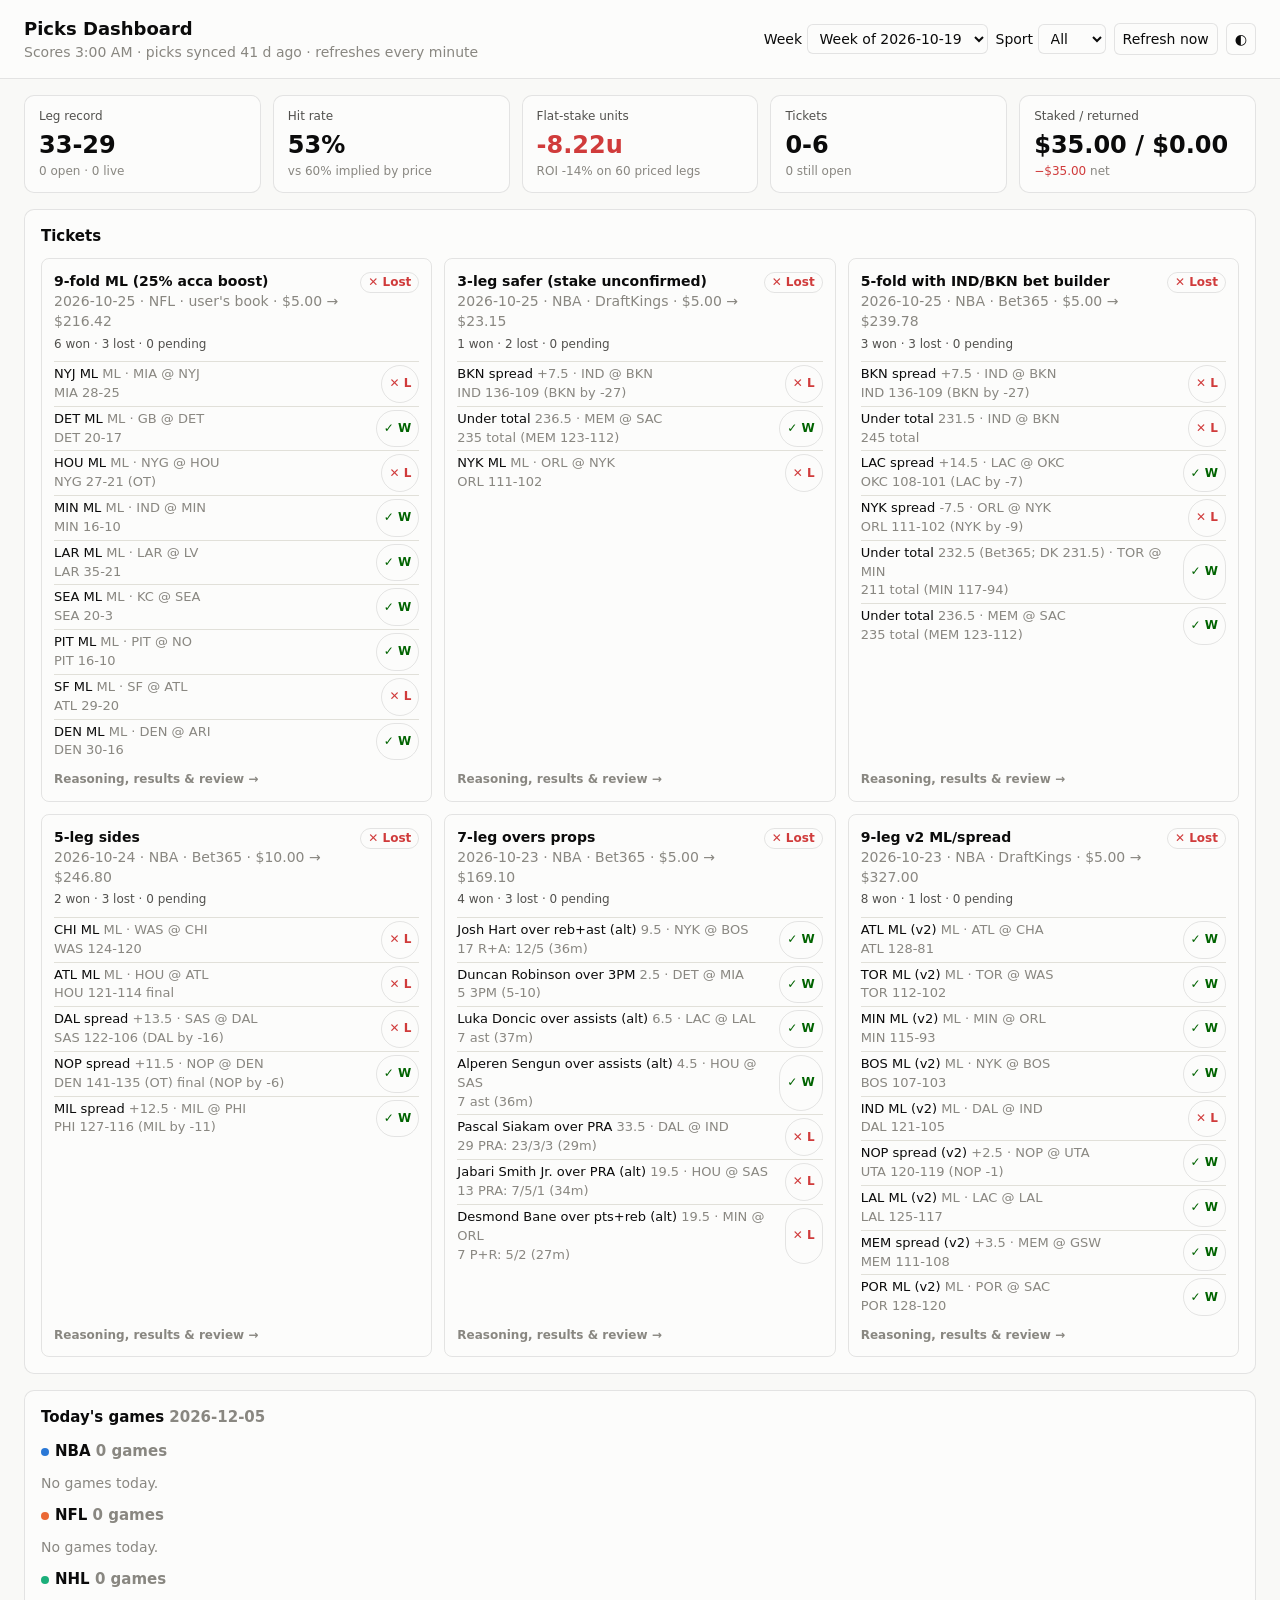
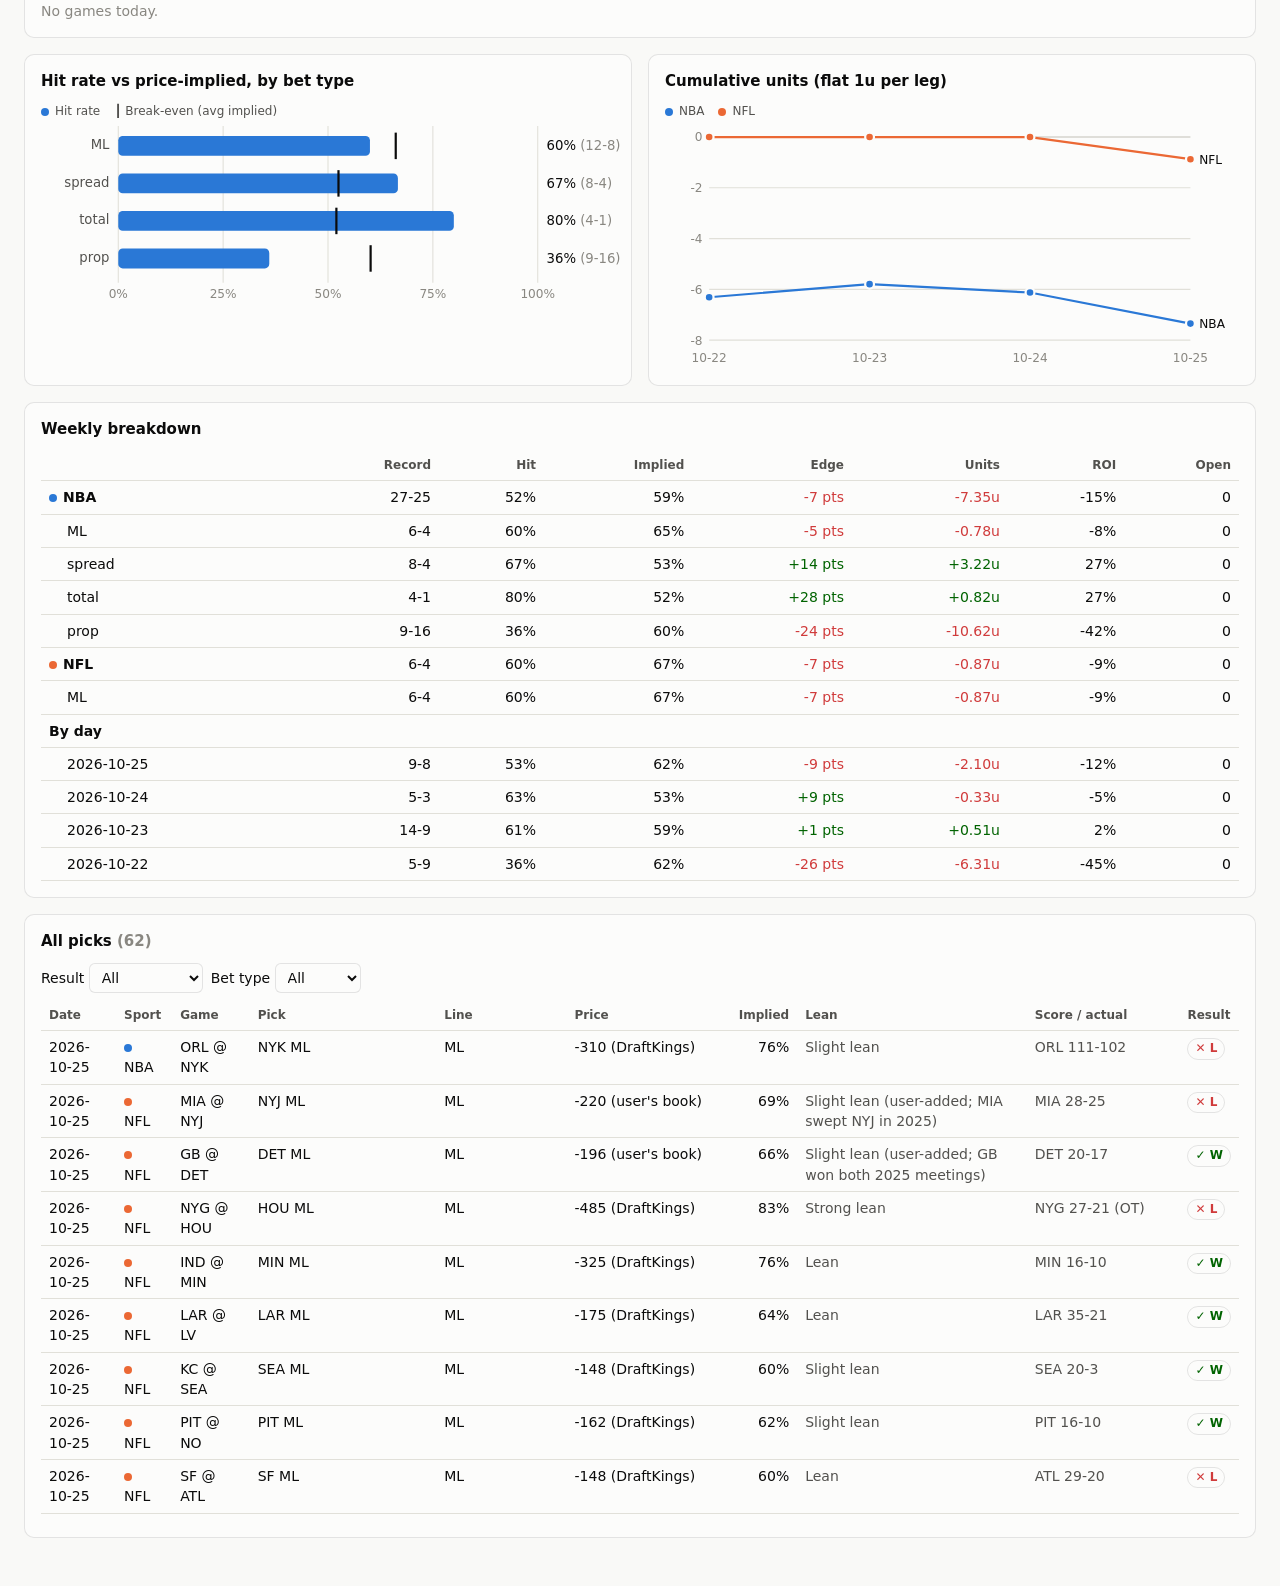
==== commit f953acdb: "Update page" ====
--- a/index.html
+++ b/index.html
@@ -61,11 +61,13 @@
 .ticket { border: 1px solid var(--border); border-radius: 8px; padding: 12px; }
 .ticket .top { display: flex; justify-content: space-between; gap: 8px; align-items: baseline; }
 .ticket ul { list-style: none; margin: 8px 0 0; padding: 0; }
-.ticket { display: flex; flex-direction: column; }
+.ticket { display: flex; flex-direction: column; color: inherit; text-decoration: none; cursor: pointer; transition: border-color .15s, box-shadow .15s; }
 .ticket ul { flex: 1; }
-.more { display: inline-flex; align-items: center; justify-content: center; gap: 6px; margin-top: 10px; padding: 7px 12px; border: 1px solid var(--border); border-radius: 6px; color: var(--ink); text-decoration: none; font-weight: 600; font-size: 13px; background: var(--page); }
-.more:hover { border-color: var(--series-1); }
-.more:focus-visible { outline: 2px solid var(--series-1); outline-offset: 2px; }
+.ticket:hover { border-color: var(--series-1); box-shadow: 0 2px 10px rgba(0,0,0,.08); }
+.ticket:focus-visible { outline: 2px solid var(--series-1); outline-offset: 2px; }
+.ticket .hint { margin-top: 8px; font-size: 12px; font-weight: 600; color: var(--muted); }
+.ticket:hover .hint, .ticket:focus-visible .hint { color: var(--series-1); }
+@media (prefers-reduced-motion: reduce) { .ticket { transition: none; } }
 .ticket li { display: flex; gap: 8px; justify-content: space-between; padding: 3px 0; border-top: 1px solid var(--grid); font-size: 13px; }
 .games { display: grid; gap: 8px; grid-template-columns: repeat(auto-fill, minmax(min(220px, 100%), 1fr)); }
 .game { border: 1px solid var(--border); border-radius: 8px; padding: 8px 10px; font-size: 13px; }
@@ -196,10 +198,10 @@
   const ts = DATA.tickets.filter(t => (!sp || t.sport === sp) && (!wk || weekOf(t.date) === wk));
   $("tickets").innerHTML = ts.length ? ts.map(t => {
     const st = t.status === "W" ? `<span class="badge W">✓ Won ${money(t.returns)}</span>` : t.status === "L" ? `<span class="badge L">✕ Lost</span>` : `<span class="badge live">● Open · ${t.pending} to go</span>`;
-    return `<div class="ticket"><div class="top"><div><b>${esc(t.name)}</b><div class="muted">${t.date} · ${t.sport} · ${esc(t.book)} · ${money(t.stake)} → ${money(t.returns)}</div></div>${st}</div>
+    return `<a class="ticket" href="ticket.html#${encodeURIComponent(t.slug)}" aria-label="${esc(t.name)}: open the full breakdown"><div class="top"><div><b>${esc(t.name)}</b><div class="muted">${t.date} · ${t.sport} · ${esc(t.book)} · ${money(t.stake)} → ${money(t.returns)}</div></div>${st}</div>
       <div class="sec" style="font-size:12px;margin-top:4px">${t.won} won · ${t.lost} lost · ${t.pending} pending</div>
       <ul>${t.legs.map(l => `<li><span>${esc(l.pick)} <span class="muted">${esc(l.line)} · ${esc(l.game)}</span><br><span class="muted">${esc(l.score || l.detail || l.note)}</span></span>${badge({ result: l.result, status: l.status, liveResult: l.live })}</li>`).join("")}</ul>
-      <a class="more" href="ticket.html#${encodeURIComponent(t.slug)}">${t.status === "L" ? "Reasoning, results &amp; review" : "Reasoning &amp; results"} →</a></div>`;
+      <span class="hint">${t.status === "L" ? "Reasoning, results &amp; review" : "Reasoning &amp; results"} →</span></a>`;
   }).join("") : `<div class="muted">No tickets in Picks/Tickets.md for this filter.</div>`;
 }
 
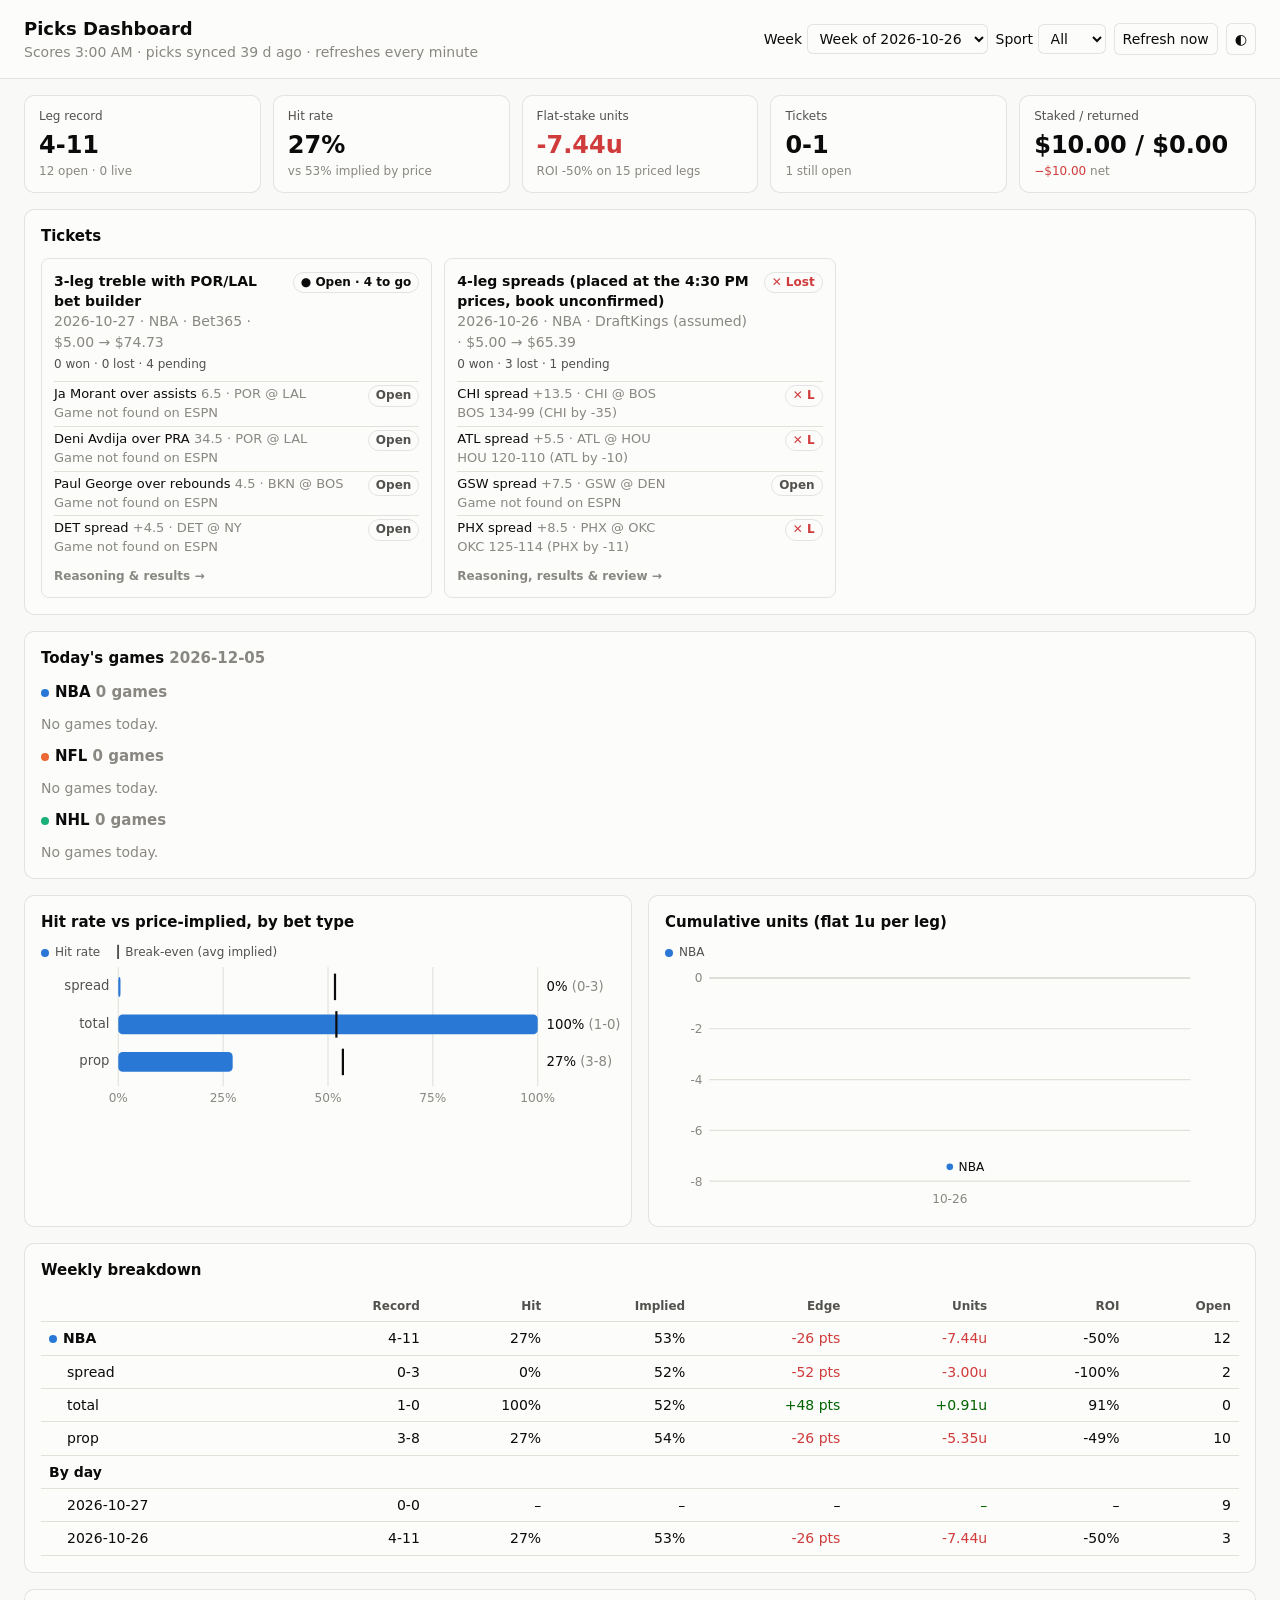
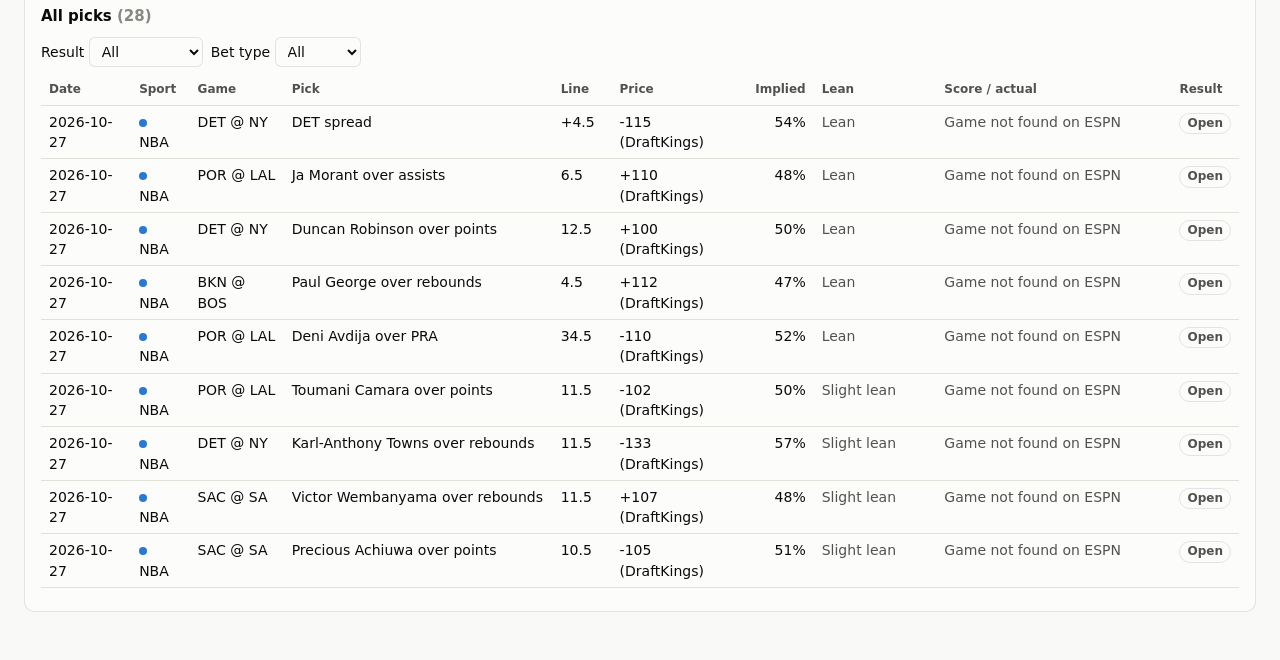
==== commit bc7ca5f6: "Update page" ====
--- a/index.html
+++ b/index.html
@@ -69,6 +69,7 @@
 .ticket:hover .hint, .ticket:focus-visible .hint { color: var(--series-1); }
 @media (prefers-reduced-motion: reduce) { .ticket { transition: none; } }
 .ticket li { display: flex; gap: 8px; justify-content: space-between; padding: 3px 0; border-top: 1px solid var(--grid); font-size: 13px; }
+.ticket li > .badge { flex-shrink: 0; align-self: flex-start; }
 .games { display: grid; gap: 8px; grid-template-columns: repeat(auto-fill, minmax(min(220px, 100%), 1fr)); }
 .game { border: 1px solid var(--border); border-radius: 8px; padding: 8px 10px; font-size: 13px; }
 .game.has { border-color: var(--series-1); }
@@ -200,7 +201,7 @@
     const st = t.status === "W" ? `<span class="badge W">✓ Won ${money(t.returns)}</span>` : t.status === "L" ? `<span class="badge L">✕ Lost</span>` : `<span class="badge live">● Open · ${t.pending} to go</span>`;
     return `<a class="ticket" href="ticket.html#${encodeURIComponent(t.slug)}" aria-label="${esc(t.name)}: open the full breakdown"><div class="top"><div><b>${esc(t.name)}</b><div class="muted">${t.date} · ${t.sport} · ${esc(t.book)} · ${money(t.stake)} → ${money(t.returns)}</div></div>${st}</div>
       <div class="sec" style="font-size:12px;margin-top:4px">${t.won} won · ${t.lost} lost · ${t.pending} pending</div>
-      <ul>${t.legs.map(l => `<li><span>${esc(l.pick)} <span class="muted">${esc(l.line)} · ${esc(l.game)}</span><br><span class="muted">${esc(l.score || l.detail || l.note)}</span></span>${badge({ result: l.result, status: l.status, liveResult: l.live })}</li>`).join("")}</ul>
+      <ul>${t.legs.map(l => `<li><span style="flex:1;min-width:0">${esc(l.pick)} <span class="muted">${esc(l.line)} · ${esc(l.game)}</span><br><span class="muted">${esc(l.score || l.detail || l.note)}</span>${progressBar({ ...l, sport: t.sport })}</span>${badge({ result: l.result, status: l.status, liveResult: l.live })}</li>`).join("")}</ul>
       <span class="hint">${t.status === "L" ? "Reasoning, results &amp; review" : "Reasoning &amp; results"} →</span></a>`;
   }).join("") : `<div class="muted">No tickets in Picks/Tickets.md for this filter.</div>`;
 }
@@ -214,7 +215,7 @@
       <div class="sc"><span>${esc(e.away?.abbr)}</span><b>${e.away?.score ?? ""}</b></div>
       <div class="sc"><span>@ ${esc(e.home?.abbr)}</span><b>${e.home?.score ?? ""}</b></div>
       <div class="muted">${esc(e.detail)}</div>
-      ${(e.picks || []).map(p => `<div style="margin-top:4px">${esc(p.pick)} <span class="muted">${esc(p.line)}</span> ${badge({ result: p.result, status: e.state === "in" ? "live" : e.state === "pre" ? "scheduled" : "", liveResult: p.live })}</div>`).join("")}
+      ${(e.picks || []).map(p => `<div style="margin-top:6px">${esc(p.pick)} <span class="muted">${esc(p.line)}</span> ${badge({ result: p.result, status: e.state === "in" ? "live" : e.state === "pre" ? "scheduled" : "", liveResult: p.live })}${progressBar({ ...p, sport: s })}</div>`).join("")}
     </div>`).join("")}</div>` : `<div class="muted">No games today.</div>`}`).join("");
 }
 
@@ -304,7 +305,7 @@
   $("pickCount").textContent = `(${list.length})`;
   $("picks").innerHTML = `<tr><th>Date</th><th>Sport</th><th>Game</th><th>Pick</th><th>Line</th><th>Price</th><th class="num">Implied</th><th>Lean</th><th>Score / actual</th><th>Result</th></tr>` +
     list.map(p => `<tr><td>${p.date}</td><td><span class="dot" style="background:${SPORT_COLOR[p.sport] || "var(--muted)"}"></span>${p.sport}</td><td>${esc(p.game)}</td><td>${esc(p.pick)}</td><td>${esc(p.line)}</td><td>${esc(p.price)}</td>
-      <td class="num">${pct(p.implied)}</td><td class="sec">${esc(p.final)}</td><td class="sec">${esc(p.loggedActual || p.note || p.score)}${p.status === "live" ? `<br><span class="muted">${esc(p.score)} · ${esc(p.detail)}</span>` : ""}</td><td>${badge(p)}</td></tr>`).join("");
+      <td class="num">${pct(p.implied)}</td><td class="sec">${esc(p.final)}</td><td class="sec">${esc(p.loggedActual || p.note || p.score)}${p.status === "live" ? `<br><span class="muted">${esc(p.score)} · ${esc(p.detail)}</span>` : ""}${progressBar({ ...p, live: p.liveResult })}</td><td>${badge(p)}</td></tr>`).join("");
 }
 
 function renderAll() {
